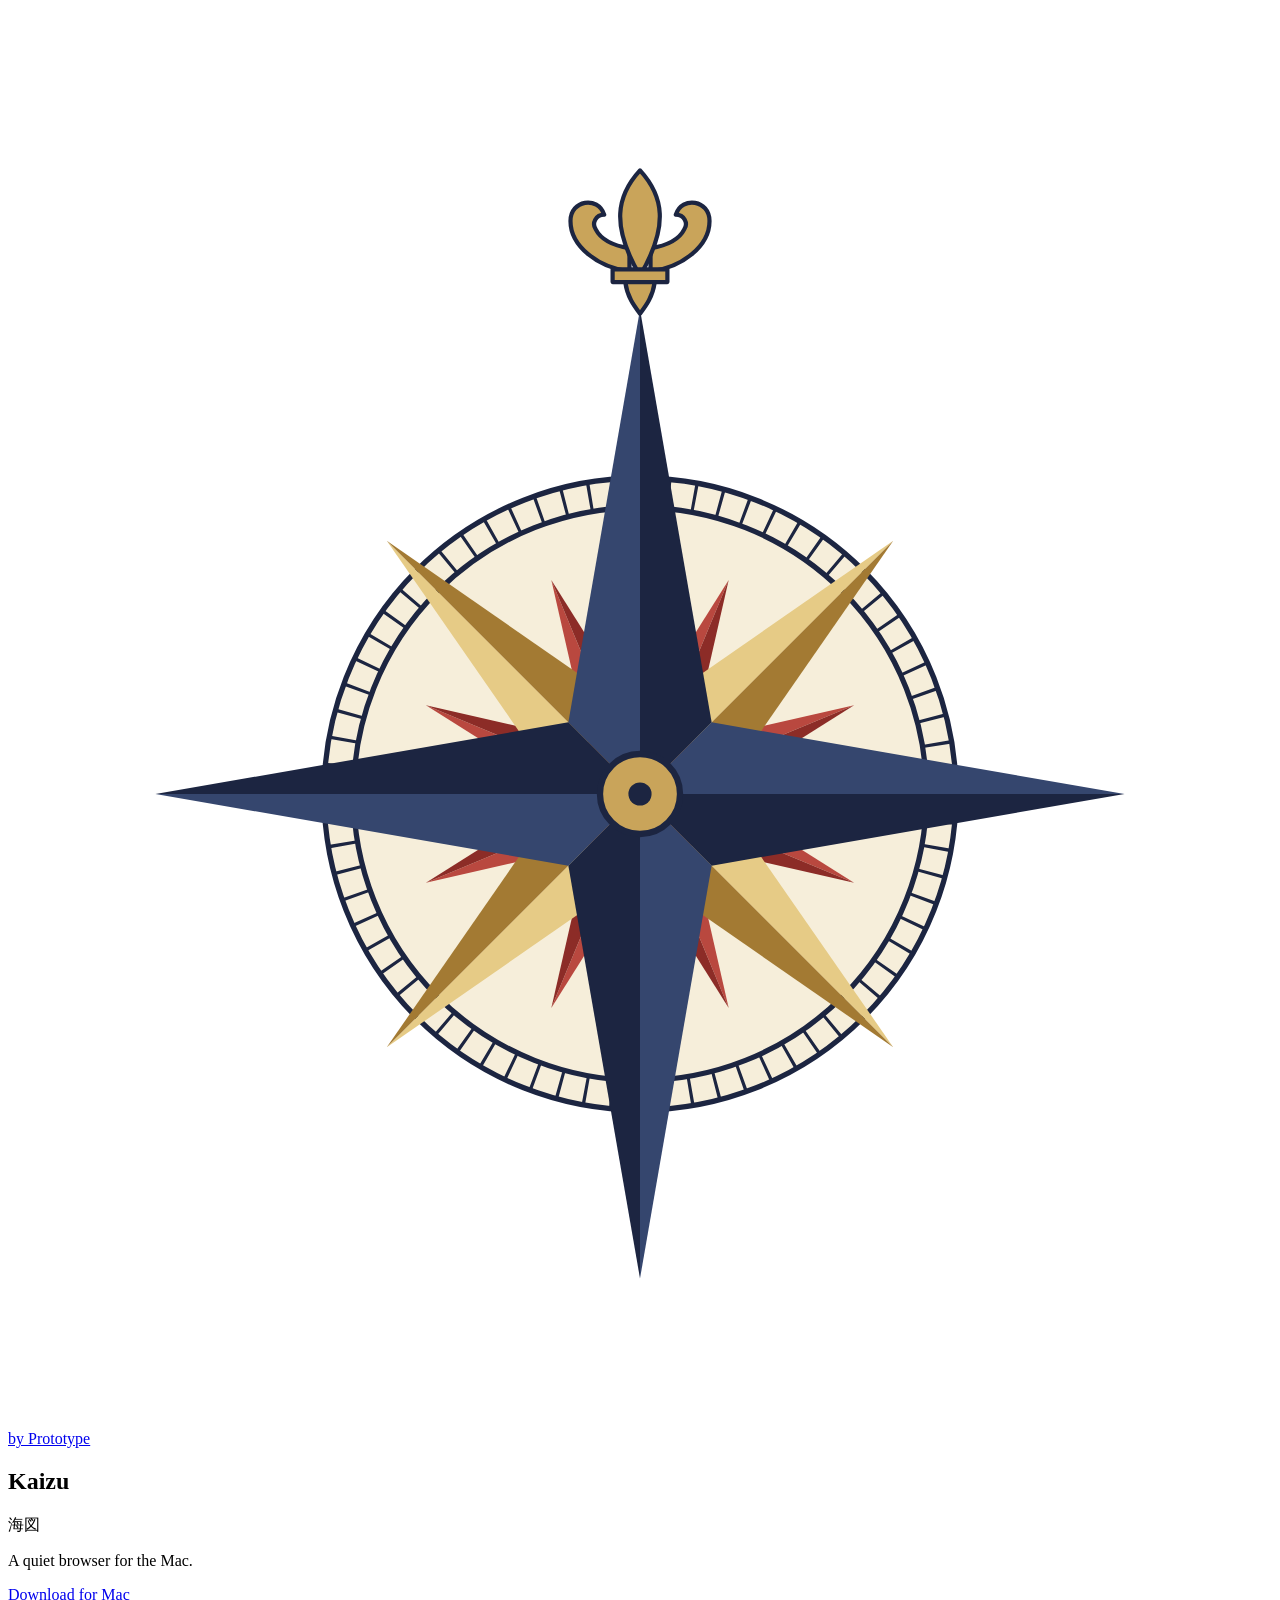
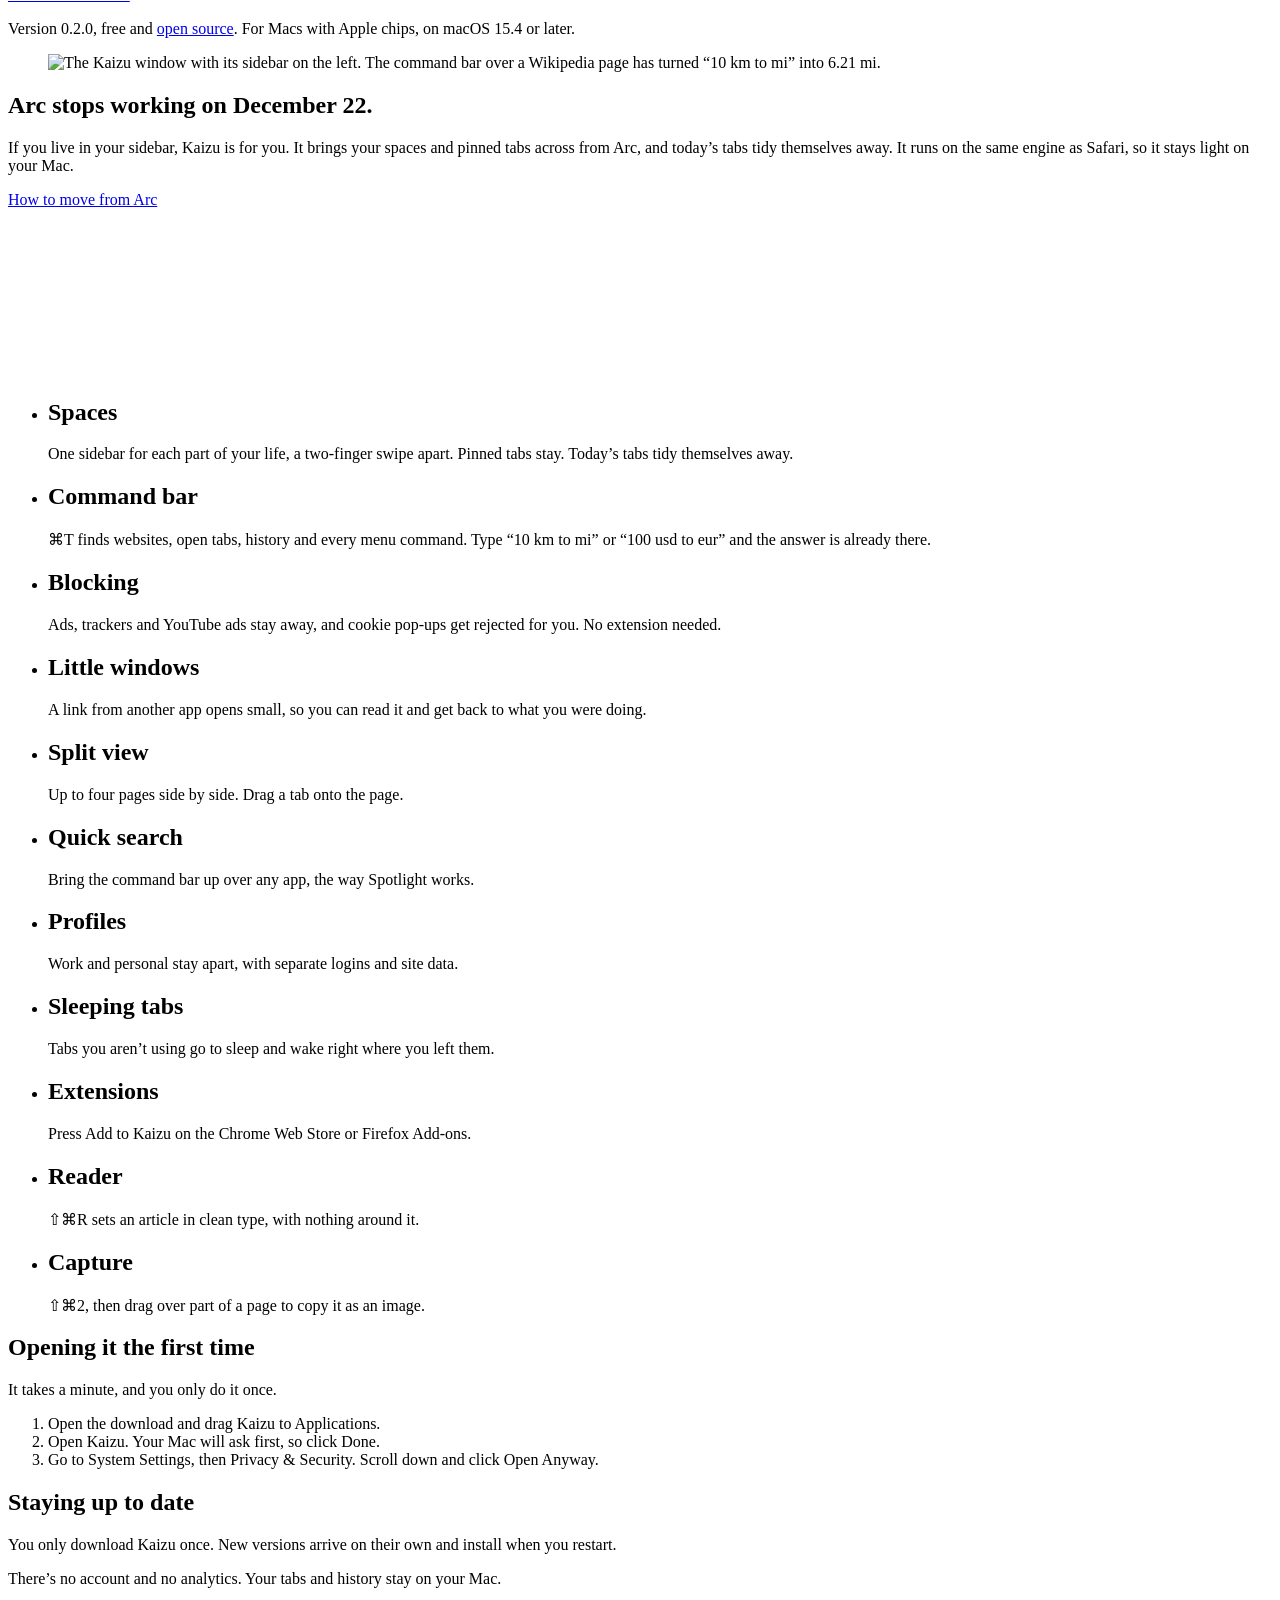
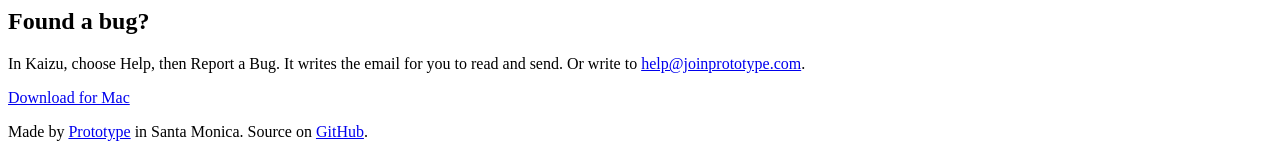
==== site/index.html @ c72e042b "chore: release 0.2.0 The Arc page no longer says history stays behind, since this version imports it" ====
<!doctype html>
<html lang="en">
<head>
<meta charset="utf-8">
<meta name="viewport" content="width=device-width, initial-scale=1">
<title>Kaizu: a quiet Arc alternative for the Mac</title>
<meta name="description" content="Kaizu is a quiet web browser for the Mac, with tabs in a sidebar, spaces and a command bar. Arc stops working on December 22. Download it free.">
<link rel="canonical" href="https://kaizu.joinprototype.com/">
<link rel="icon" type="image/png" href="/favicon.png">
<link rel="apple-touch-icon" href="/apple-touch-icon.png">
<meta name="theme-color" content="#F5F0E4">
<meta property="og:type" content="website">
<meta property="og:site_name" content="Kaizu">
<meta property="og:url" content="https://kaizu.joinprototype.com/">
<meta property="og:title" content="Kaizu: a quiet Arc alternative for the Mac">
<meta property="og:description" content="A sidebar, spaces and a command bar. Free to download.">
<meta property="og:image" content="https://kaizu.joinprototype.com/og.png">
<meta property="og:image:width" content="1200">
<meta property="og:image:height" content="630">
<meta property="og:image:alt" content="Kaizu, a compass rose on a web of rhumb lines">
<meta name="twitter:card" content="summary_large_image">
<link rel="preload" href="/fonts/fell-italic.woff2" as="font" type="font/woff2" crossorigin>
<link rel="stylesheet" href="/styles.css">
<script src="/chart.js" defer></script>
<script type="application/ld+json">
{
  "@context": "https://schema.org",
  "@type": "SoftwareApplication",
  "name": "Kaizu",
  "alternateName": "海図",
  "applicationCategory": "BrowserApplication",
  "operatingSystem": "macOS 15.4 or later",
  "softwareVersion": "0.2.0",
  "downloadUrl": "https://kaizu.joinprototype.com/download",
  "url": "https://kaizu.joinprototype.com/",
  "image": "https://kaizu.joinprototype.com/og.png",
  "sameAs": "https://github.com/joinprototype/kaizu",
  "license": "https://www.mozilla.org/en-US/MPL/2.0/",
  "offers": { "@type": "Offer", "price": "0", "priceCurrency": "USD" },
  "author": { "@type": "Organization", "name": "Prototype", "url": "https://joinprototype.com/" }
}
</script>
</head>
<body>

<section class="hero">
  <canvas class="web" id="web" aria-hidden="true"></canvas>
  <svg class="rose" id="rose" viewBox="-300 -300 600 600" aria-hidden="true">
    <defs>
      <g id="point-small"><path d="M0 0-16-16 0-110Z" fill="#B9483F"/><path d="M0 0 16-16 0-110Z" fill="#8C2C27"/></g>
      <g id="point-mid"><path d="M0 0-26-26 0-170Z" fill="#E6CB86"/><path d="M0 0 26-26 0-170Z" fill="#A37A33"/></g>
      <g id="point-long"><path d="M0 0-34-34 0-230Z" fill="#35466E"/><path d="M0 0 34-34 0-230Z" fill="#1C2541"/></g>
    </defs>
    <circle r="150" fill="#F6EEDA"/>
    <circle r="150" fill="none" stroke="#1C2541" stroke-width="2.5"/>
    <circle r="136" fill="none" stroke="#1C2541" stroke-width="2.5"/>
    <circle r="143" fill="none" stroke="#1C2541" stroke-width="14" stroke-dasharray="1.5 10.98"/>
    <use href="#point-small" transform="rotate(22.5)"/><use href="#point-small" transform="rotate(67.5)"/>
    <use href="#point-small" transform="rotate(112.5)"/><use href="#point-small" transform="rotate(157.5)"/>
    <use href="#point-small" transform="rotate(202.5)"/><use href="#point-small" transform="rotate(247.5)"/>
    <use href="#point-small" transform="rotate(292.5)"/><use href="#point-small" transform="rotate(337.5)"/>
    <use href="#point-mid" transform="rotate(45)"/><use href="#point-mid" transform="rotate(135)"/>
    <use href="#point-mid" transform="rotate(225)"/><use href="#point-mid" transform="rotate(315)"/>
    <use href="#point-long"/><use href="#point-long" transform="rotate(90)"/>
    <use href="#point-long" transform="rotate(180)"/><use href="#point-long" transform="rotate(270)"/>
    <circle r="19" fill="#C9A45A" stroke="#1C2541" stroke-width="3"/>
    <circle r="5.5" fill="#1C2541"/>
    <g transform="translate(0 -262)" fill="#C9A45A" stroke="#1C2541" stroke-width="2" stroke-linejoin="round">
      <path d="M-5 14C-20 12-33 2-33-10-33-20-20-22-17-13-21-13-23-9-21-6-18 0-11 2-5 3Z"/>
      <path d="M5 14C20 12 33 2 33-10 33-20 20-22 17-13 21-13 23-9 21-6 18 0 11 2 5 3Z"/>
      <path d="M0-34C11-22 14-8 0 16-14-8-11-22 0-34Z"/>
      <path d="M-13 13H13V19H-13Z"/>
      <path d="M-7 19C-6 26-3 30 0 34 3 30 6 26 7 19Z"/>
    </g>
  </svg>

  <a class="maker" href="https://joinprototype.com/">by Prototype</a>

  <div class="title">
    <h1>Kaizu</h1>
    <span class="kanji" lang="ja">海図</span>
    <p class="lede">A quiet browser for the Mac.</p>
    <a class="download" href="/download">Download for Mac</a>
    <p class="fine">Version 0.2.0, free and <a href="https://github.com/joinprototype/kaizu">open source</a>. For Macs with Apple chips, on macOS 15.4 or later.</p>
  </div>

  <figure class="window">
    <img src="/img/commandbar.jpg" width="1288" height="943" alt="The Kaizu window with its sidebar on the left. The command bar over a Wikipedia page has turned “10 km to mi” into 6.21 mi.">
  </figure>
</section>

<main>

<section class="arc">
  <h2>Arc stops working on December 22.</h2>
  <p>If you live in your sidebar, Kaizu is for you. It brings your spaces and pinned tabs across from Arc, and today’s tabs tidy themselves away. It runs on the same engine as Safari, so it stays light on your Mac.</p>
  <p><a href="/arc-alternative/">How to move from Arc</a></p>
</section>

<section class="coast" id="coast">
  <canvas class="web" id="sea" aria-hidden="true"></canvas>
  <svg class="land" id="land" aria-hidden="true"></svg>
  <ul class="ports" id="ports">
    <li class="major">
      <h2>Spaces</h2>
      <p>One sidebar for each part of your life, a two-finger swipe apart. Pinned tabs stay. Today’s tabs tidy themselves away.</p>
    </li>
    <li class="major">
      <h2>Command bar</h2>
      <p>⌘T finds websites, open tabs, history and every menu command. Type <q>10 km to mi</q> or <q>100 usd to eur</q> and the answer is already there.</p>
    </li>
    <li class="major">
      <h2>Blocking</h2>
      <p>Ads, trackers and YouTube ads stay away, and cookie pop-ups get rejected for you. No extension needed.</p>
    </li>
    <li>
      <h2>Little windows</h2>
      <p>A link from another app opens small, so you can read it and get back to what you were doing.</p>
    </li>
    <li>
      <h2>Split view</h2>
      <p>Up to four pages side by side. Drag a tab onto the page.</p>
    </li>
    <li>
      <h2>Quick search</h2>
      <p>Bring the command bar up over any app, the way Spotlight works.</p>
    </li>
    <li>
      <h2>Profiles</h2>
      <p>Work and personal stay apart, with separate logins and site data.</p>
    </li>
    <li>
      <h2>Sleeping tabs</h2>
      <p>Tabs you aren’t using go to sleep and wake right where you left them.</p>
    </li>
    <li>
      <h2>Extensions</h2>
      <p>Press Add to Kaizu on the Chrome Web Store or Firefox Add-ons.</p>
    </li>
    <li>
      <h2>Reader</h2>
      <p>⇧⌘R sets an article in clean type, with nothing around it.</p>
    </li>
    <li>
      <h2>Capture</h2>
      <p>⇧⌘2, then drag over part of a page to copy it as an image.</p>
    </li>
  </ul>
</section>

<section class="notes">
  <div class="open" id="open">
    <h2>Opening it the first time</h2>
    <p>It takes a minute, and you only do it once.</p>
    <ol>
      <li>Open the download and drag Kaizu to Applications.</li>
      <li>Open Kaizu. Your Mac will ask first, so click Done.</li>
      <li>Go to System Settings, then Privacy &amp; Security. Scroll down and click Open Anyway.</li>
    </ol>
  </div>

  <div class="keeping">
    <h2>Staying up to date</h2>
    <p>You only download Kaizu once. New versions arrive on their own and install when you restart.</p>
    <p>There’s no account and no analytics. Your tabs and history stay on your Mac.</p>
  </div>

  <div class="bugs" id="bugs">
    <h2>Found a bug?</h2>
    <p>In Kaizu, choose Help, then Report a Bug. It writes the email for you to read and send. Or write to <a href="mailto:help@joinprototype.com">help@joinprototype.com</a>.</p>
  </div>
</section>

</main>

<footer>
  <a class="download" href="/download">Download for Mac</a>
  <p>Made by <a href="https://joinprototype.com/">Prototype</a> in Santa Monica. Source on <a href="https://github.com/joinprototype/kaizu">GitHub</a>.</p>
</footer>

</body>
</html>
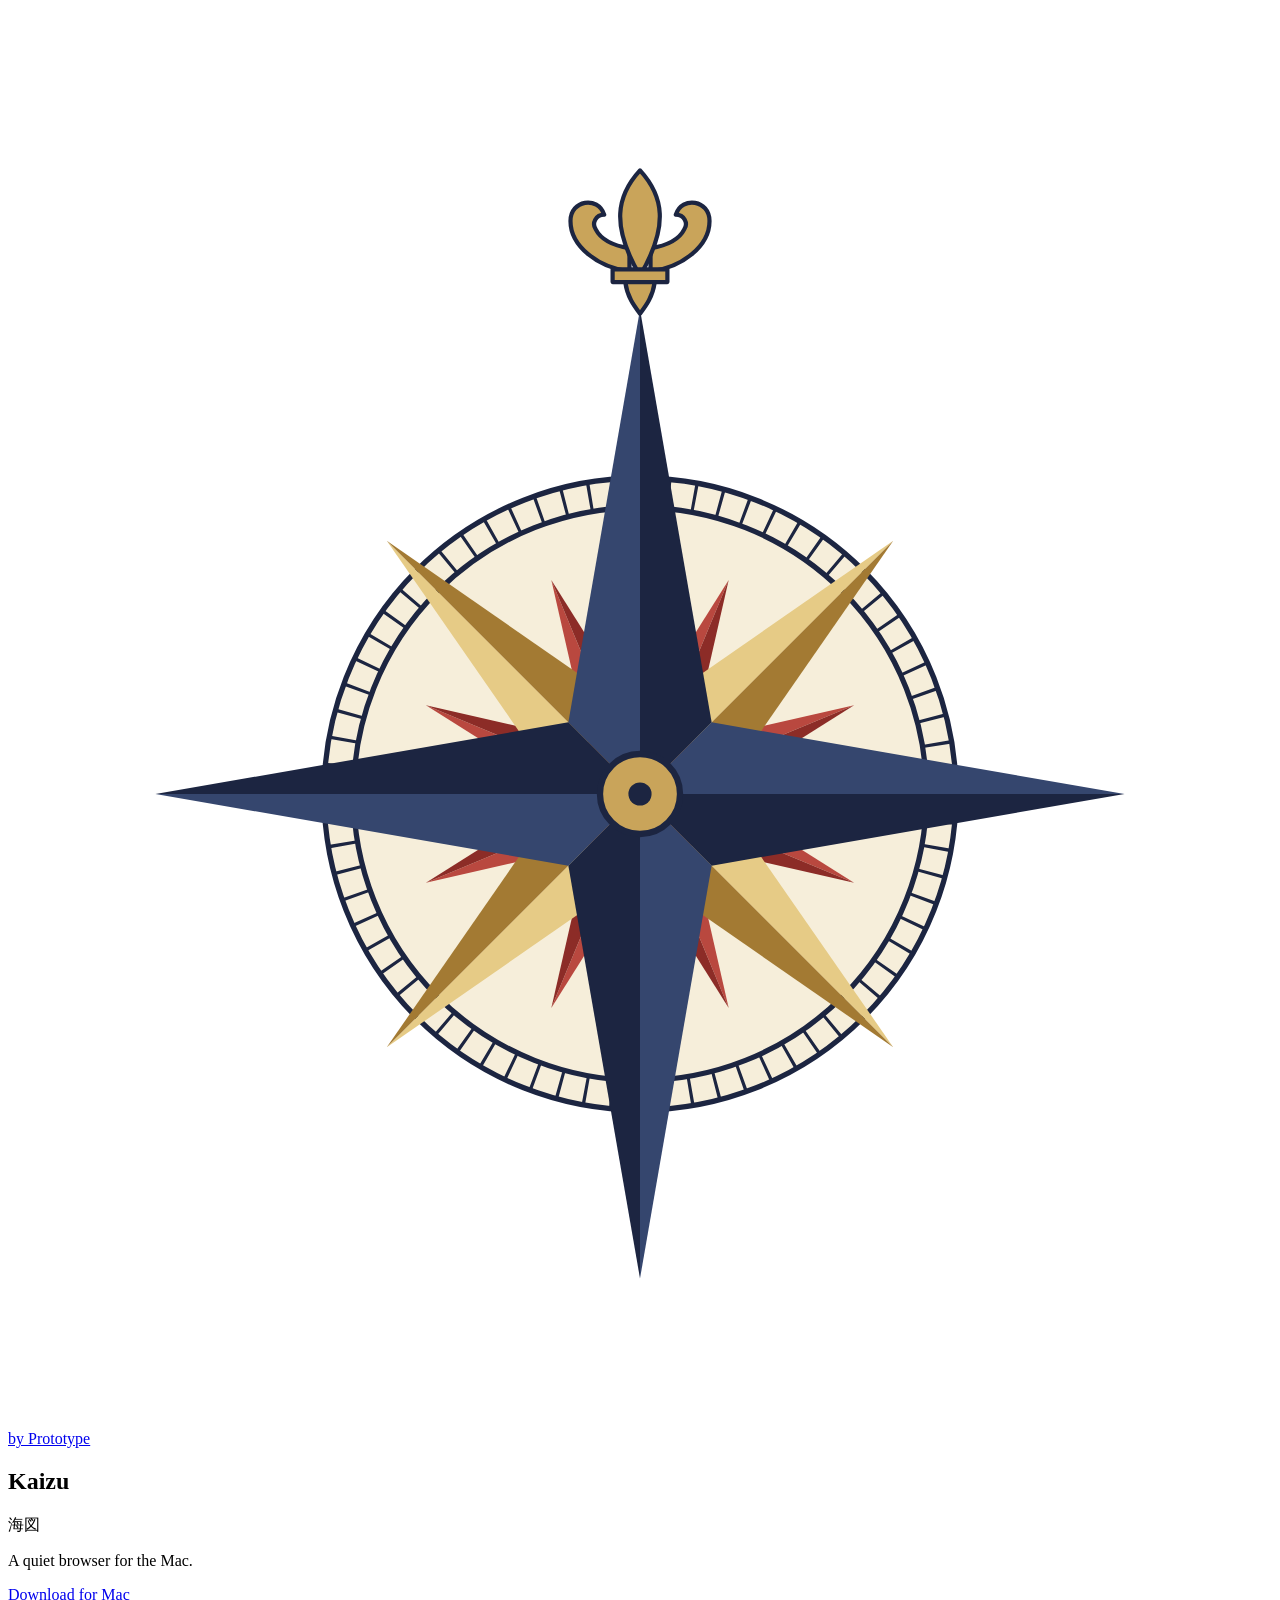
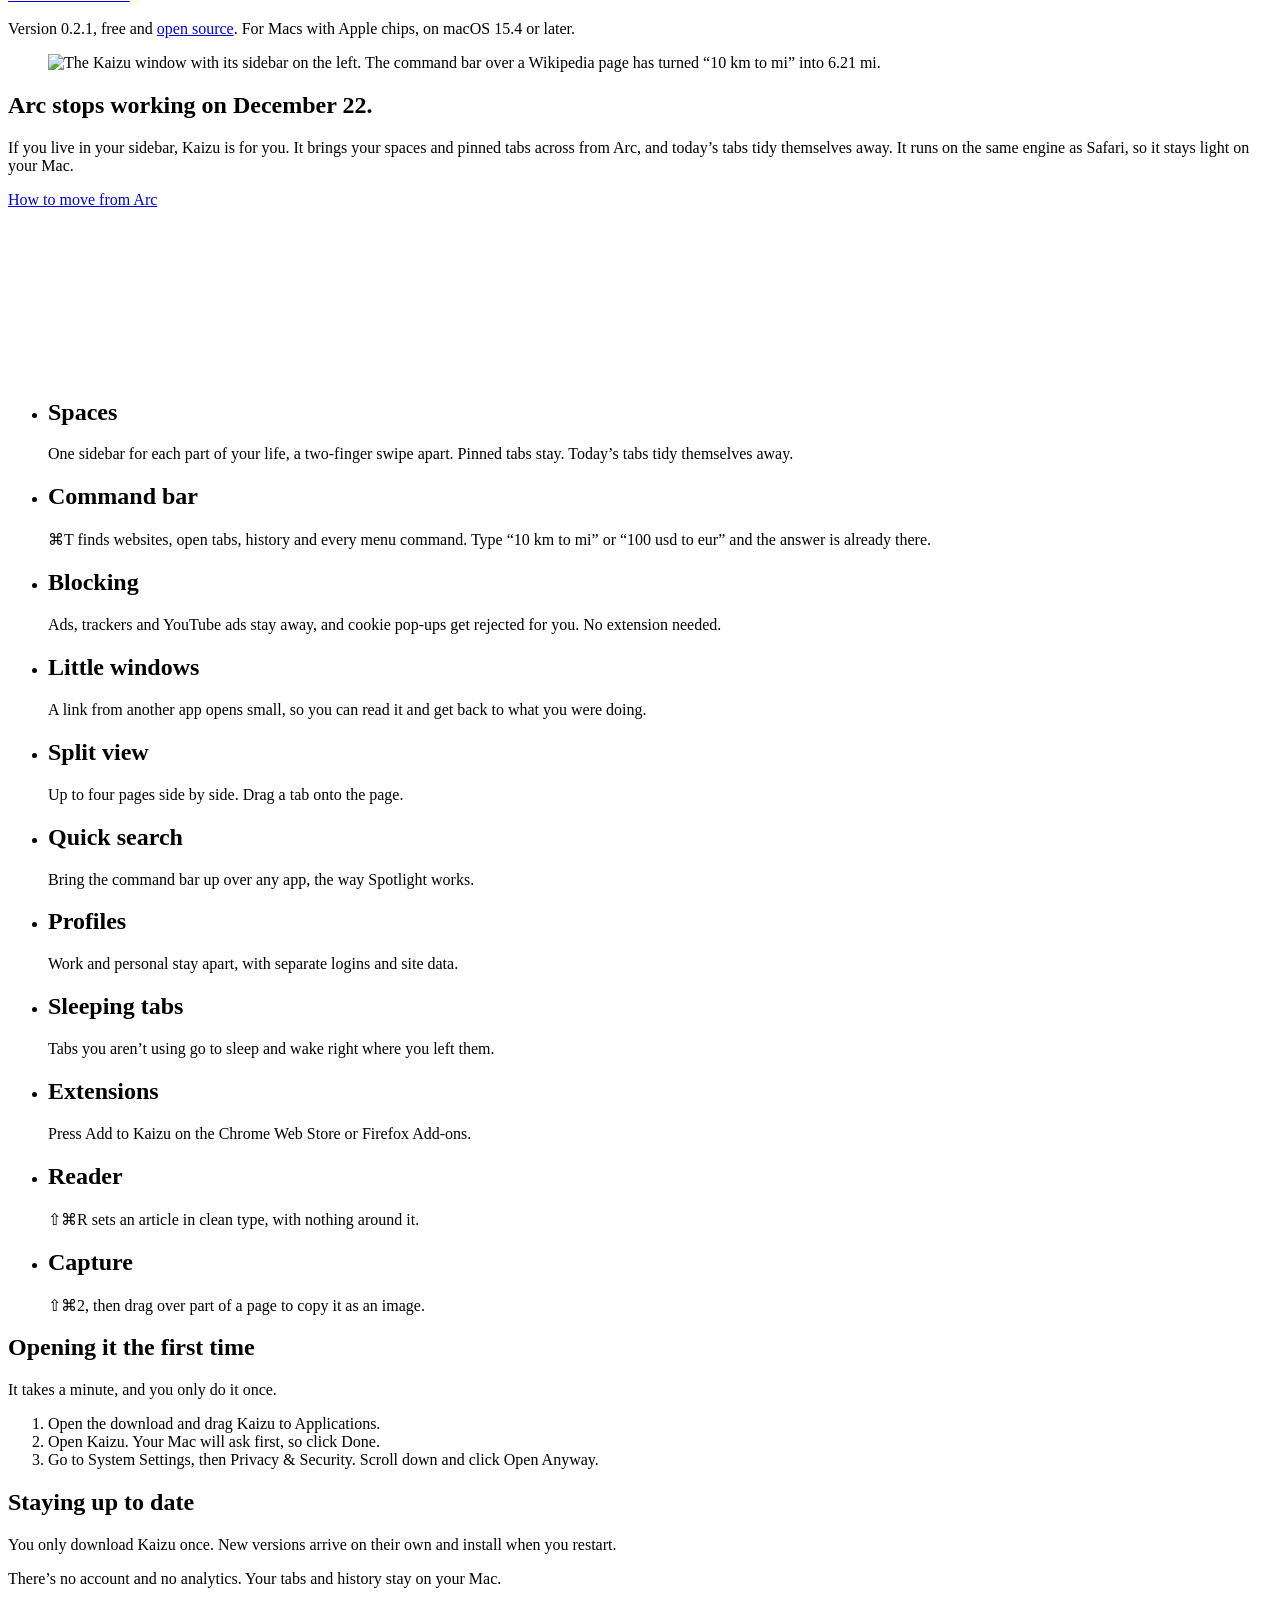
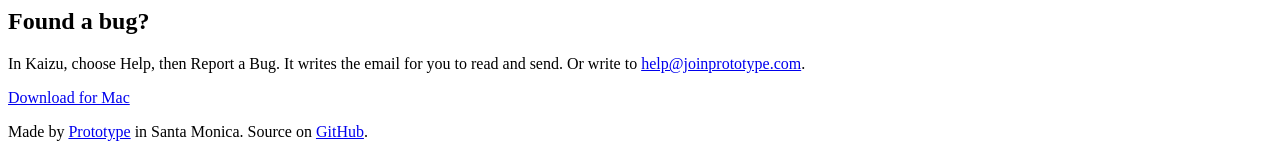
==== commit bae5a9e6: "chore: release 0.2.1 Co-Authored-By: Claude Opus 5.5 <noreply@anthropic.com>" ====
--- a/site/index.html
+++ b/site/index.html
@@ -30,7 +30,7 @@
   "alternateName": "海図",
   "applicationCategory": "BrowserApplication",
   "operatingSystem": "macOS 15.4 or later",
-  "softwareVersion": "0.2.0",
+  "softwareVersion": "0.2.1",
   "downloadUrl": "https://kaizu.joinprototype.com/download",
   "url": "https://kaizu.joinprototype.com/",
   "image": "https://kaizu.joinprototype.com/og.png",
@@ -81,7 +81,7 @@
     <span class="kanji" lang="ja">海図</span>
     <p class="lede">A quiet browser for the Mac.</p>
     <a class="download" href="/download">Download for Mac</a>
-    <p class="fine">Version 0.2.0, free and <a href="https://github.com/joinprototype/kaizu">open source</a>. For Macs with Apple chips, on macOS 15.4 or later.</p>
+    <p class="fine">Version 0.2.1, free and <a href="https://github.com/joinprototype/kaizu">open source</a>. For Macs with Apple chips, on macOS 15.4 or later.</p>
   </div>
 
   <figure class="window">
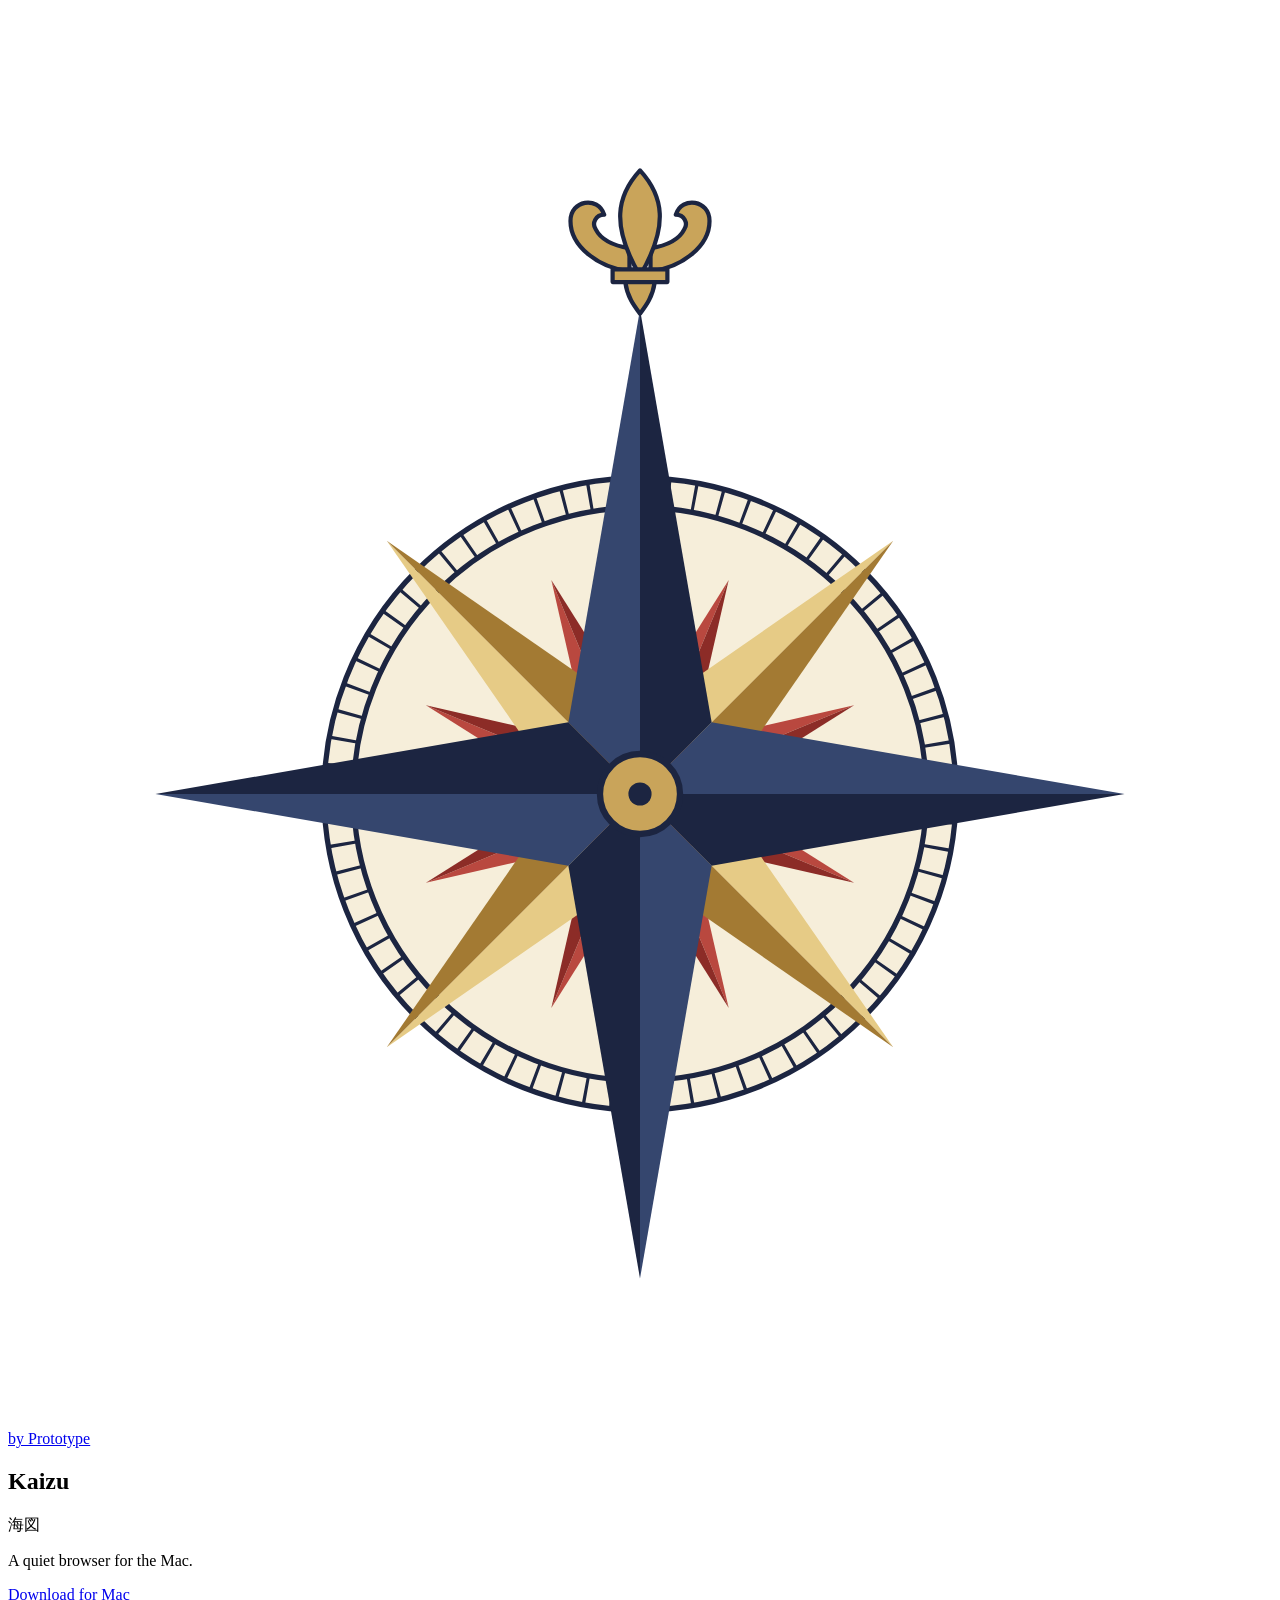
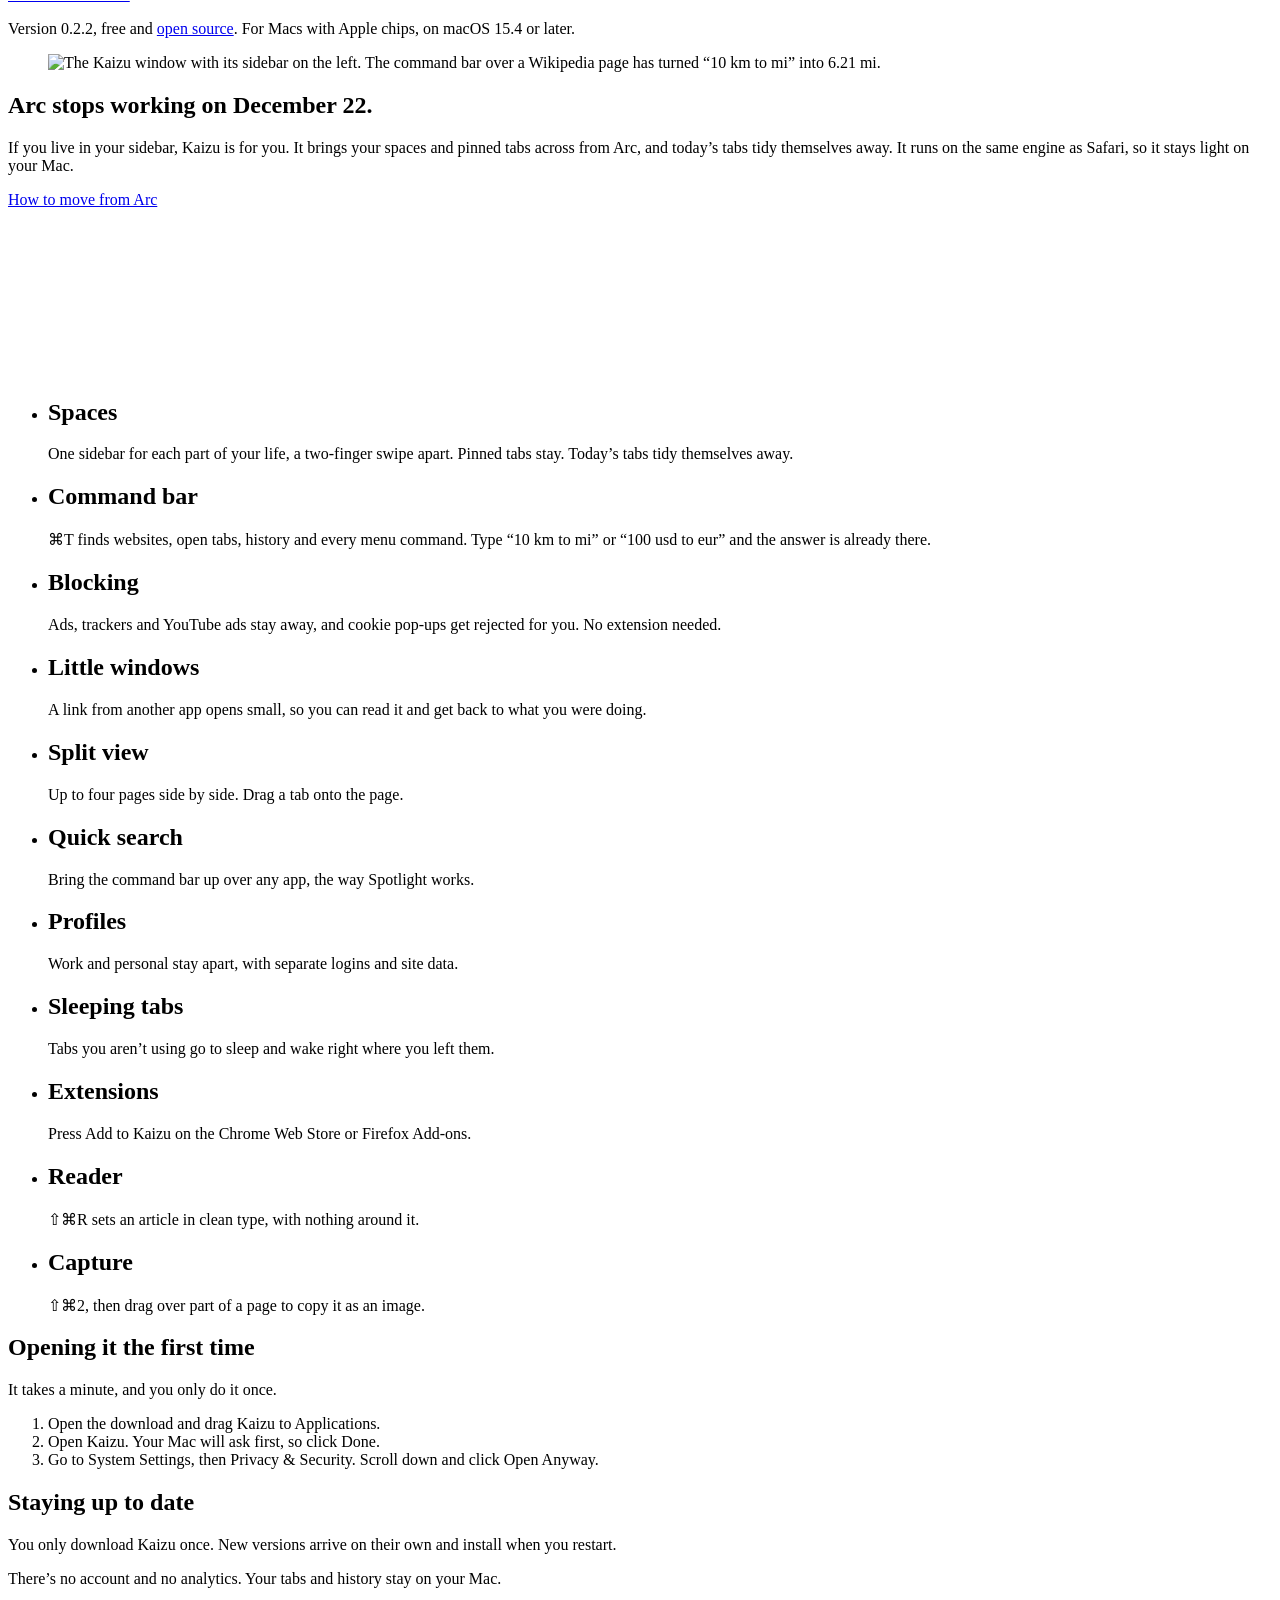
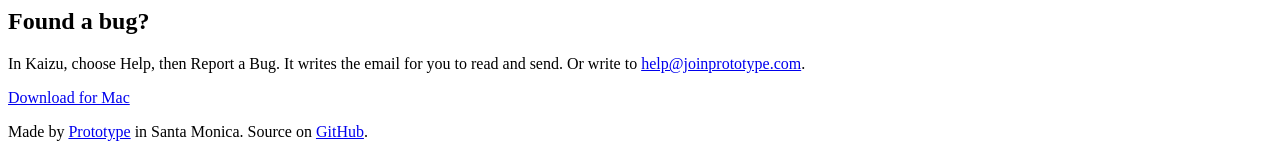
==== commit e3a6234a: "chore: release 0.2.2 Co-Authored-By: Claude Opus 5.5 <noreply@anthropic.com>" ====
--- a/site/index.html
+++ b/site/index.html
@@ -30,7 +30,7 @@
   "alternateName": "海図",
   "applicationCategory": "BrowserApplication",
   "operatingSystem": "macOS 15.4 or later",
-  "softwareVersion": "0.2.1",
+  "softwareVersion": "0.2.2",
   "downloadUrl": "https://kaizu.joinprototype.com/download",
   "url": "https://kaizu.joinprototype.com/",
   "image": "https://kaizu.joinprototype.com/og.png",
@@ -81,7 +81,7 @@
     <span class="kanji" lang="ja">海図</span>
     <p class="lede">A quiet browser for the Mac.</p>
     <a class="download" href="/download">Download for Mac</a>
-    <p class="fine">Version 0.2.1, free and <a href="https://github.com/joinprototype/kaizu">open source</a>. For Macs with Apple chips, on macOS 15.4 or later.</p>
+    <p class="fine">Version 0.2.2, free and <a href="https://github.com/joinprototype/kaizu">open source</a>. For Macs with Apple chips, on macOS 15.4 or later.</p>
   </div>
 
   <figure class="window">
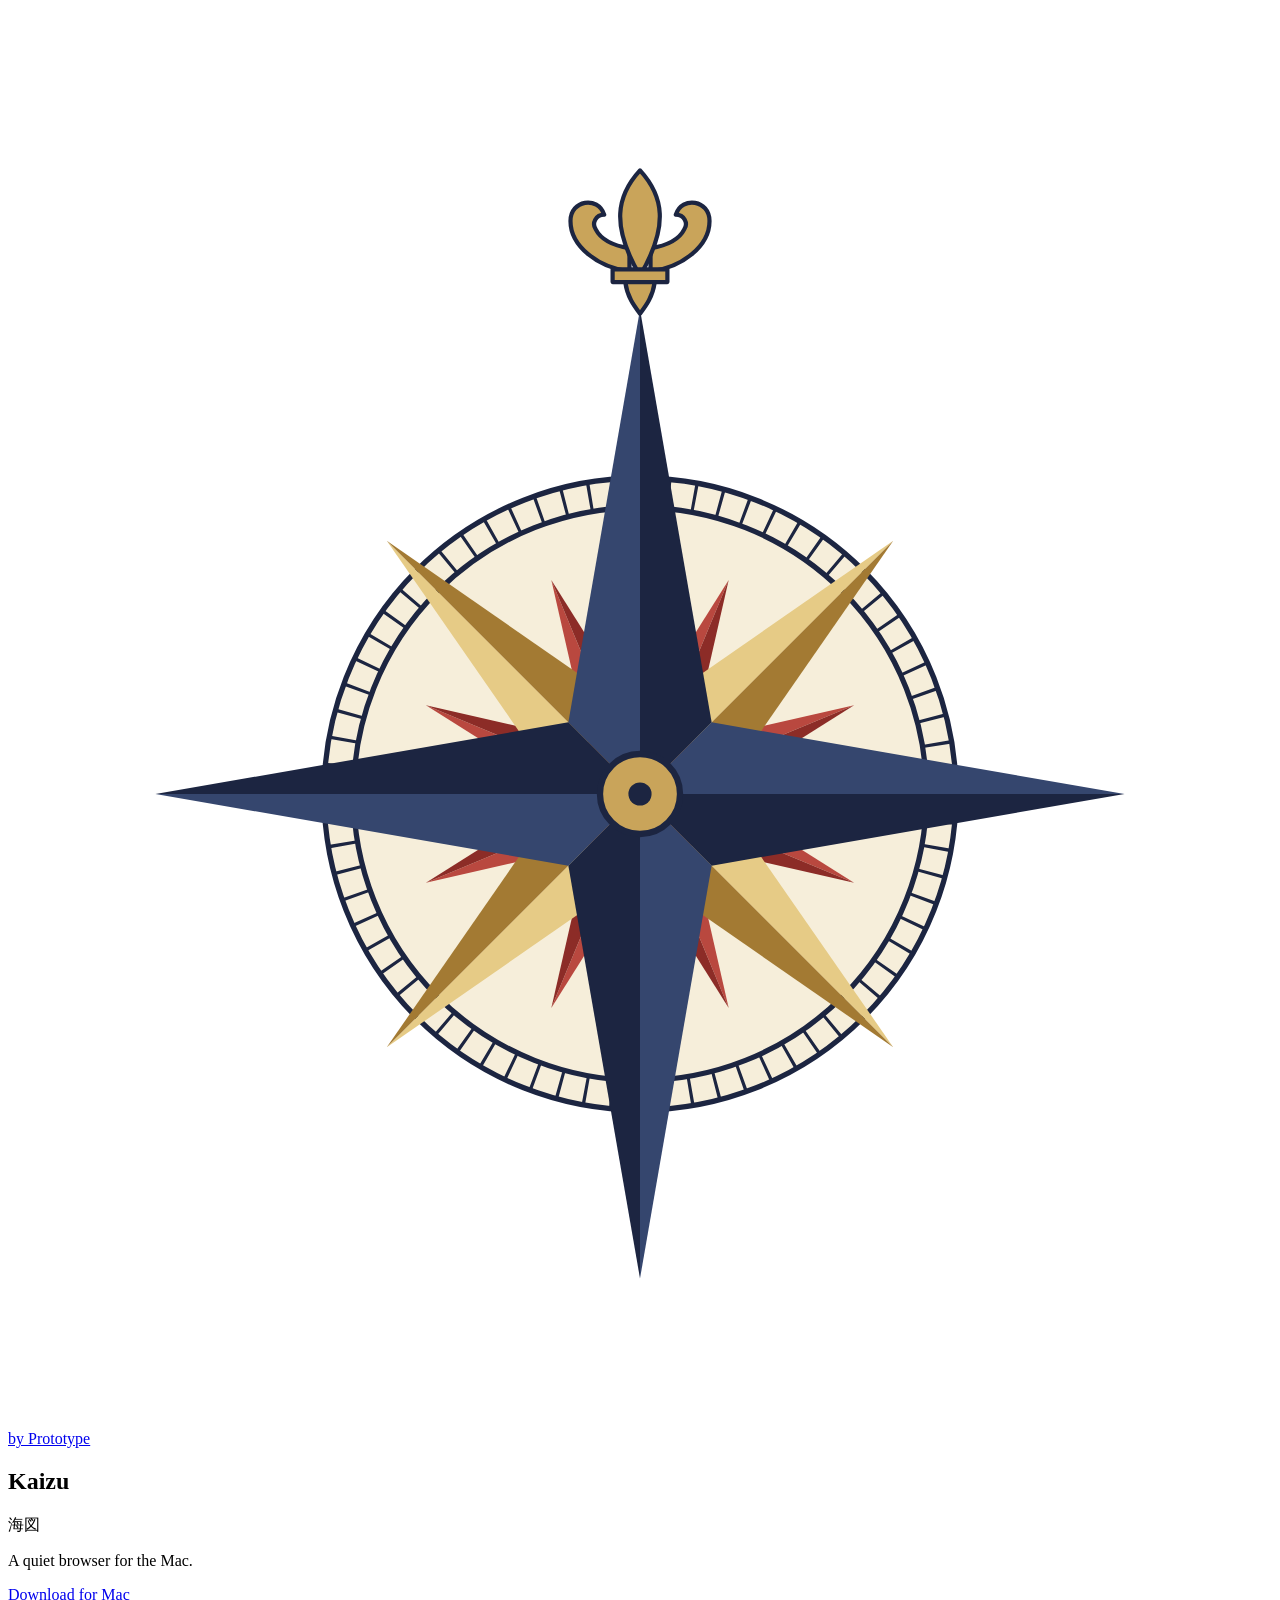
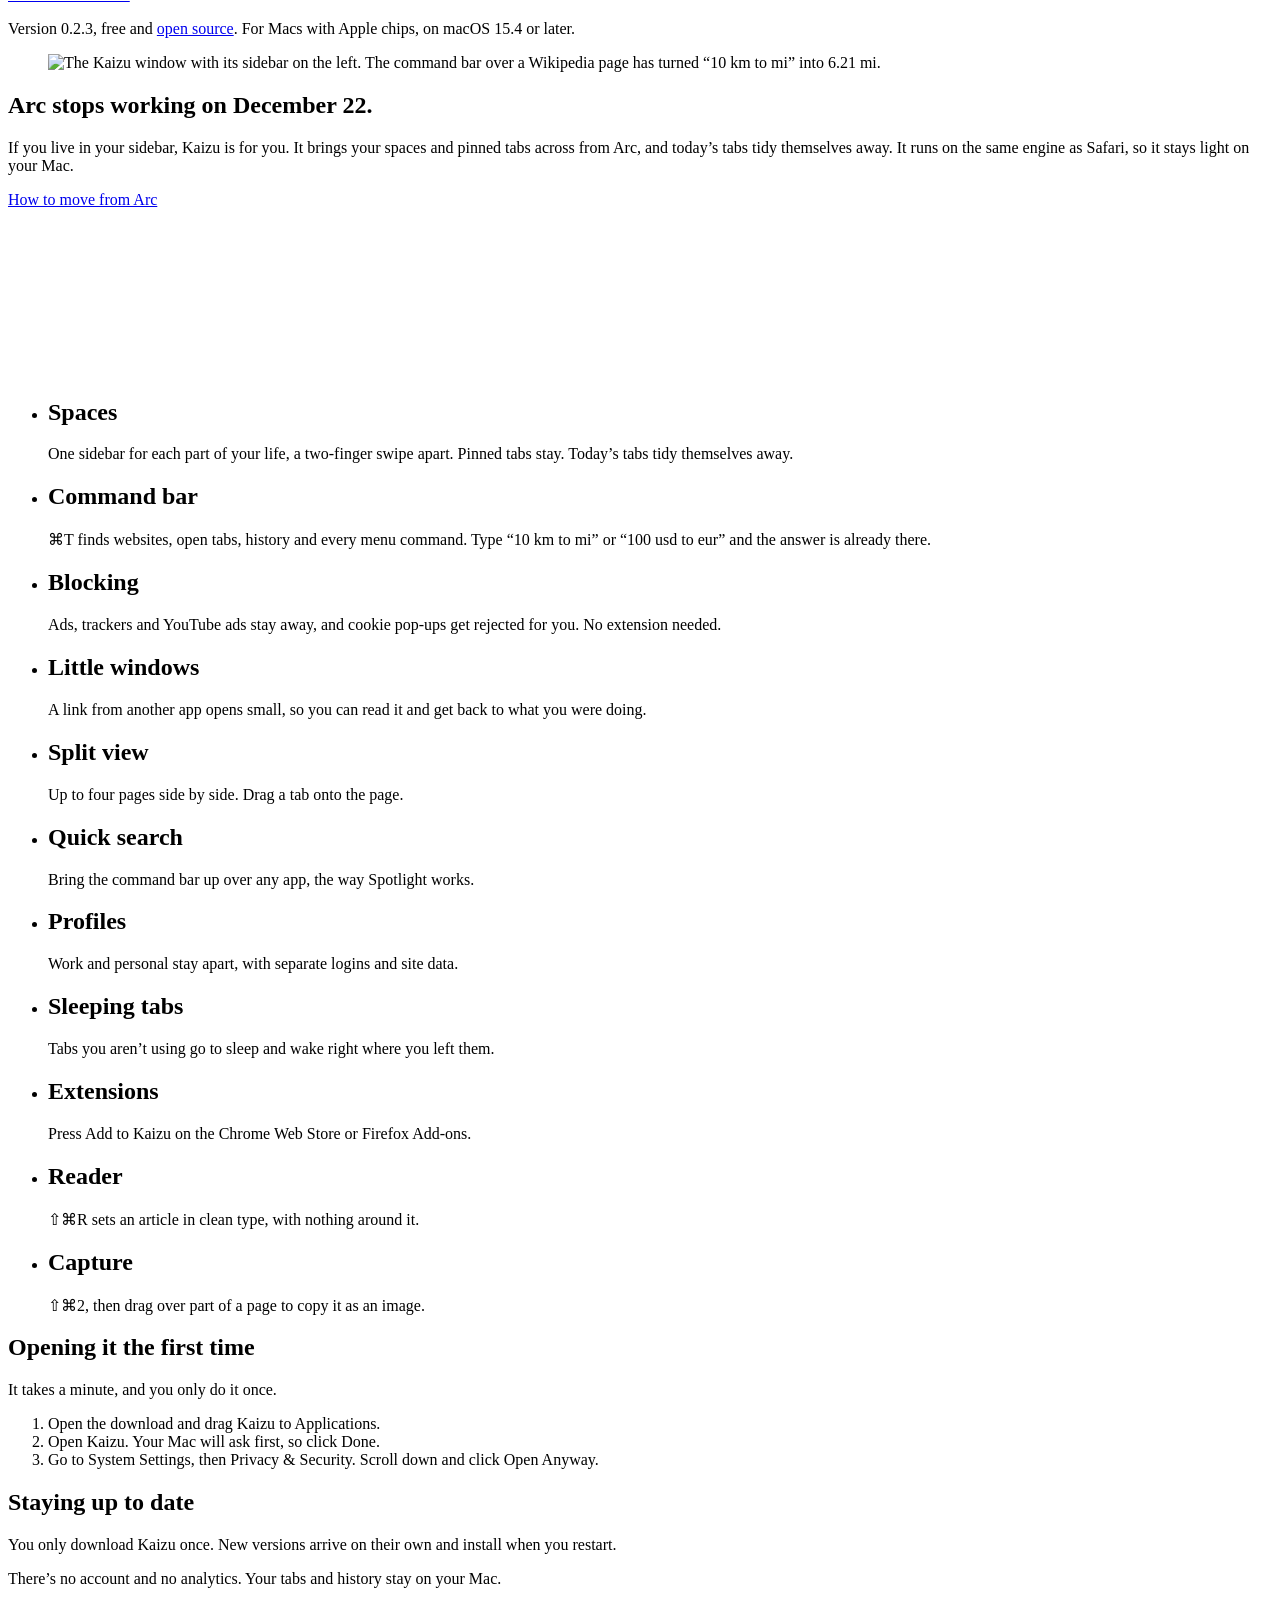
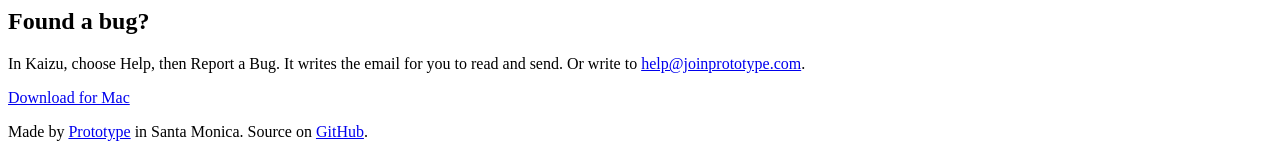
==== commit 8e6ac5db: "chore: release 0.2.3 Co-Authored-By: Claude Opus 5.5 <noreply@anthropic.com>" ====
--- a/site/index.html
+++ b/site/index.html
@@ -30,7 +30,7 @@
   "alternateName": "海図",
   "applicationCategory": "BrowserApplication",
   "operatingSystem": "macOS 15.4 or later",
-  "softwareVersion": "0.2.2",
+  "softwareVersion": "0.2.3",
   "downloadUrl": "https://kaizu.joinprototype.com/download",
   "url": "https://kaizu.joinprototype.com/",
   "image": "https://kaizu.joinprototype.com/og.png",
@@ -81,7 +81,7 @@
     <span class="kanji" lang="ja">海図</span>
     <p class="lede">A quiet browser for the Mac.</p>
     <a class="download" href="/download">Download for Mac</a>
-    <p class="fine">Version 0.2.2, free and <a href="https://github.com/joinprototype/kaizu">open source</a>. For Macs with Apple chips, on macOS 15.4 or later.</p>
+    <p class="fine">Version 0.2.3, free and <a href="https://github.com/joinprototype/kaizu">open source</a>. For Macs with Apple chips, on macOS 15.4 or later.</p>
   </div>
 
   <figure class="window">
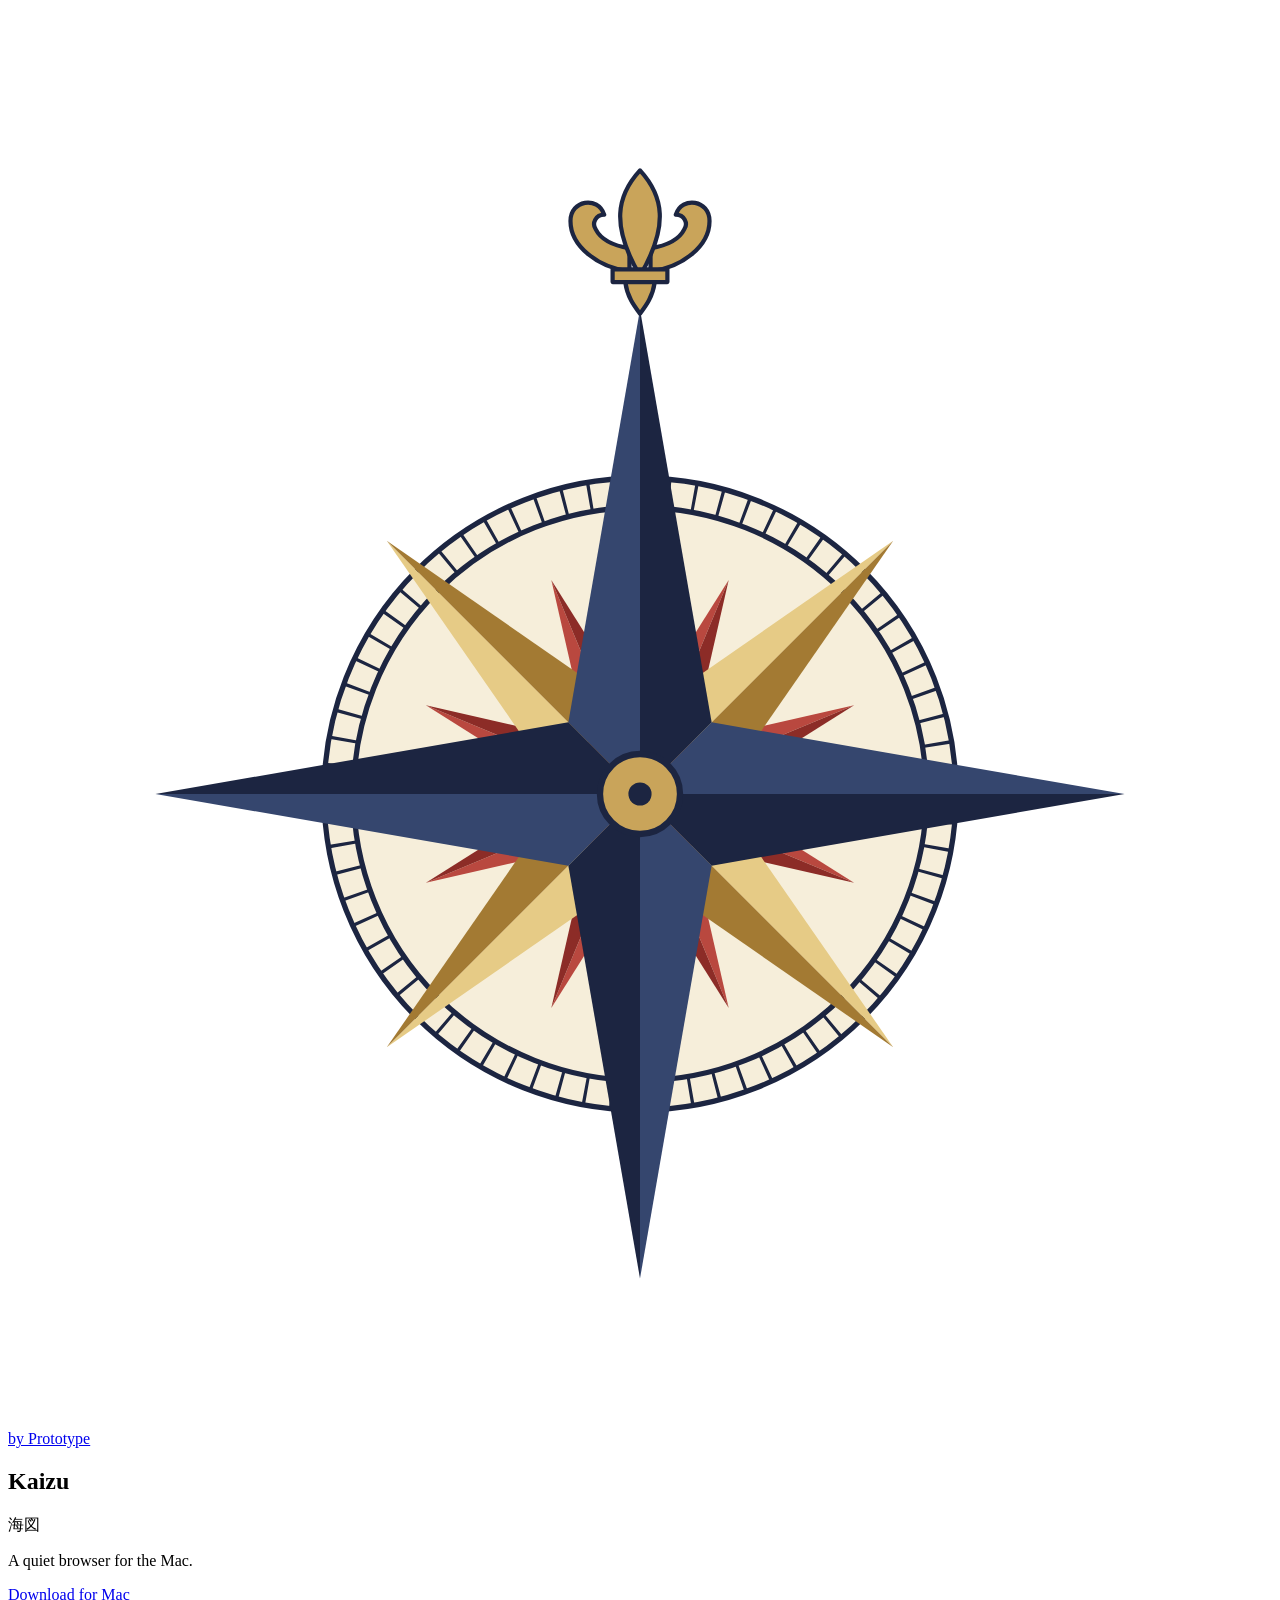
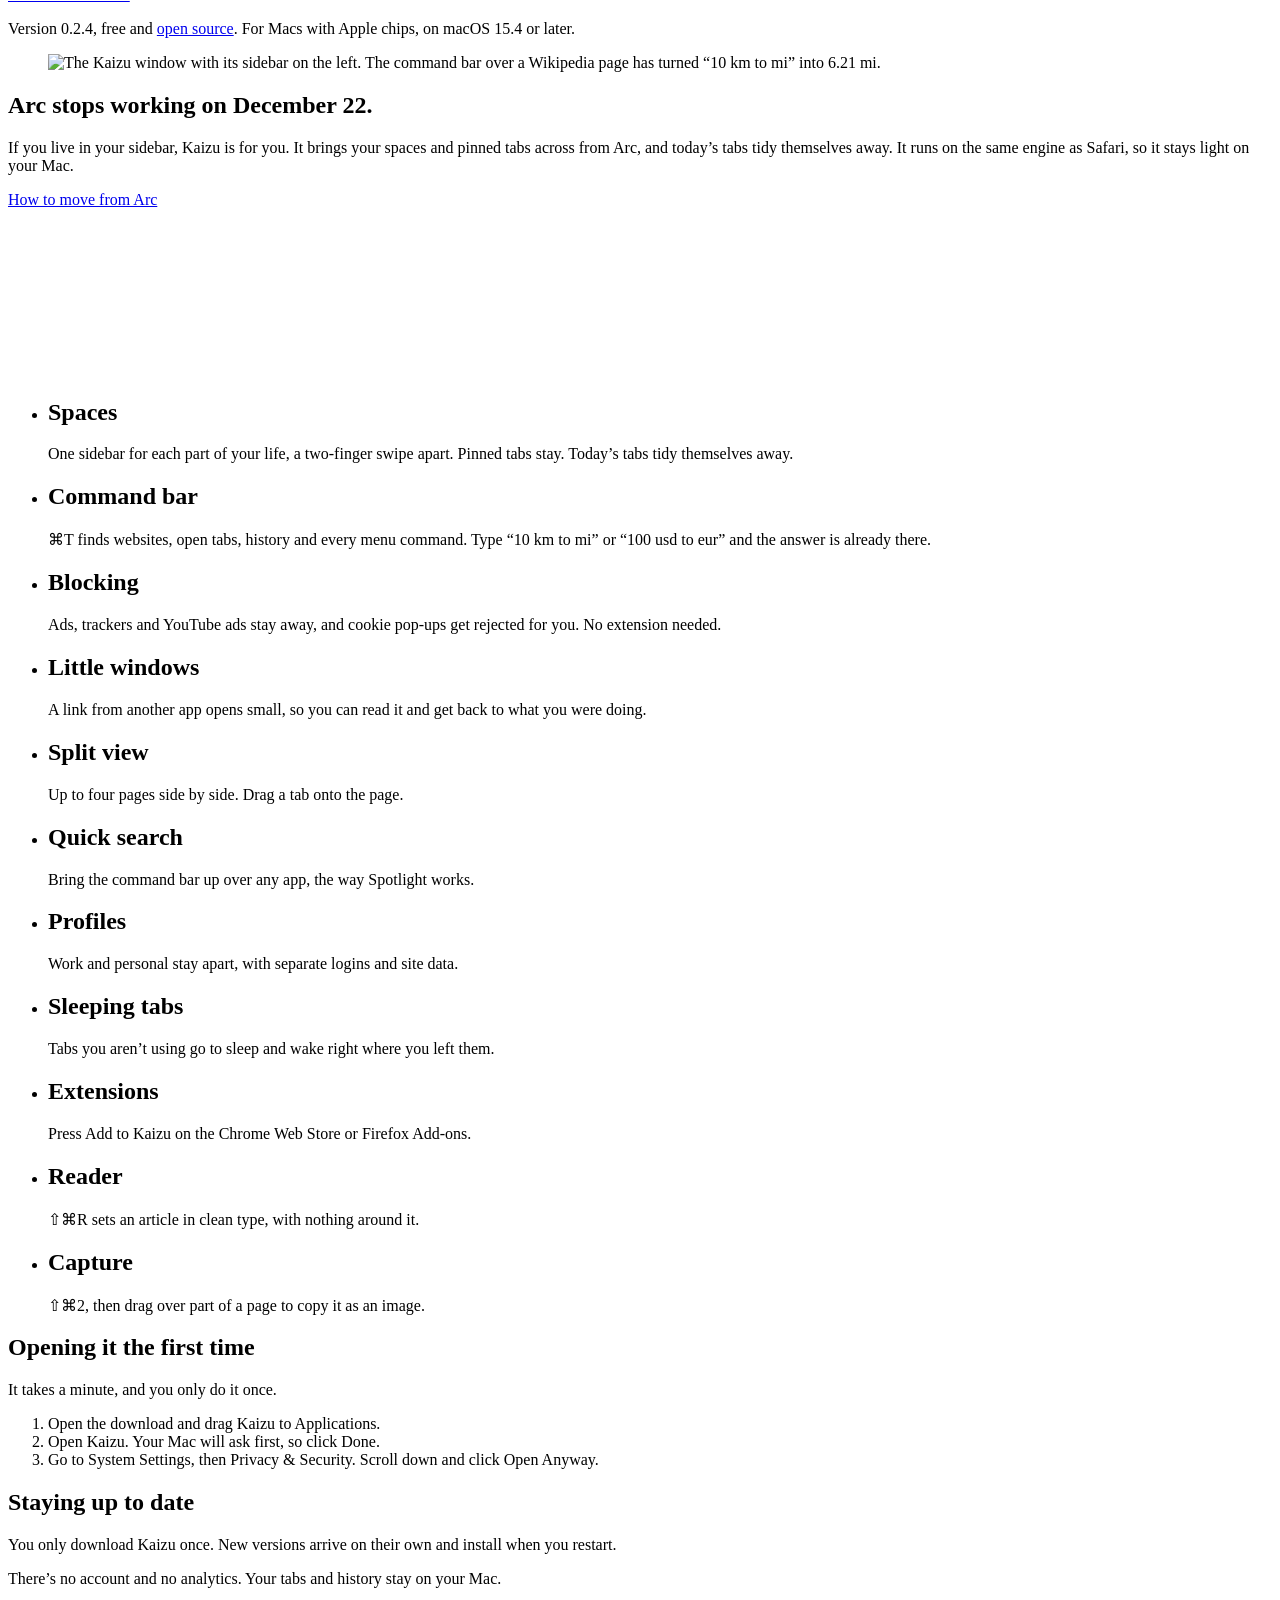
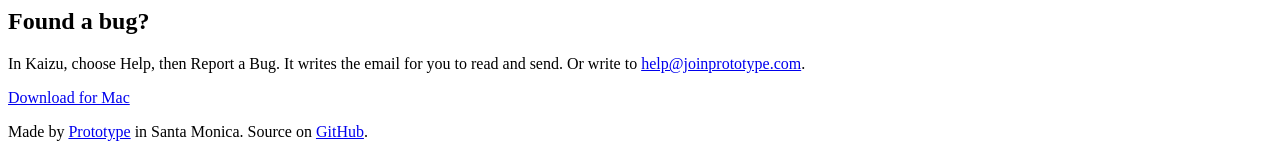
==== commit c42adaab: "chore: release 0.2.4 Co-Authored-By: Claude Opus 5.5 <noreply@anthropic.com>" ====
--- a/site/index.html
+++ b/site/index.html
@@ -30,7 +30,7 @@
   "alternateName": "海図",
   "applicationCategory": "BrowserApplication",
   "operatingSystem": "macOS 15.4 or later",
-  "softwareVersion": "0.2.3",
+  "softwareVersion": "0.2.4",
   "downloadUrl": "https://kaizu.joinprototype.com/download",
   "url": "https://kaizu.joinprototype.com/",
   "image": "https://kaizu.joinprototype.com/og.png",
@@ -81,7 +81,7 @@
     <span class="kanji" lang="ja">海図</span>
     <p class="lede">A quiet browser for the Mac.</p>
     <a class="download" href="/download">Download for Mac</a>
-    <p class="fine">Version 0.2.3, free and <a href="https://github.com/joinprototype/kaizu">open source</a>. For Macs with Apple chips, on macOS 15.4 or later.</p>
+    <p class="fine">Version 0.2.4, free and <a href="https://github.com/joinprototype/kaizu">open source</a>. For Macs with Apple chips, on macOS 15.4 or later.</p>
   </div>
 
   <figure class="window">
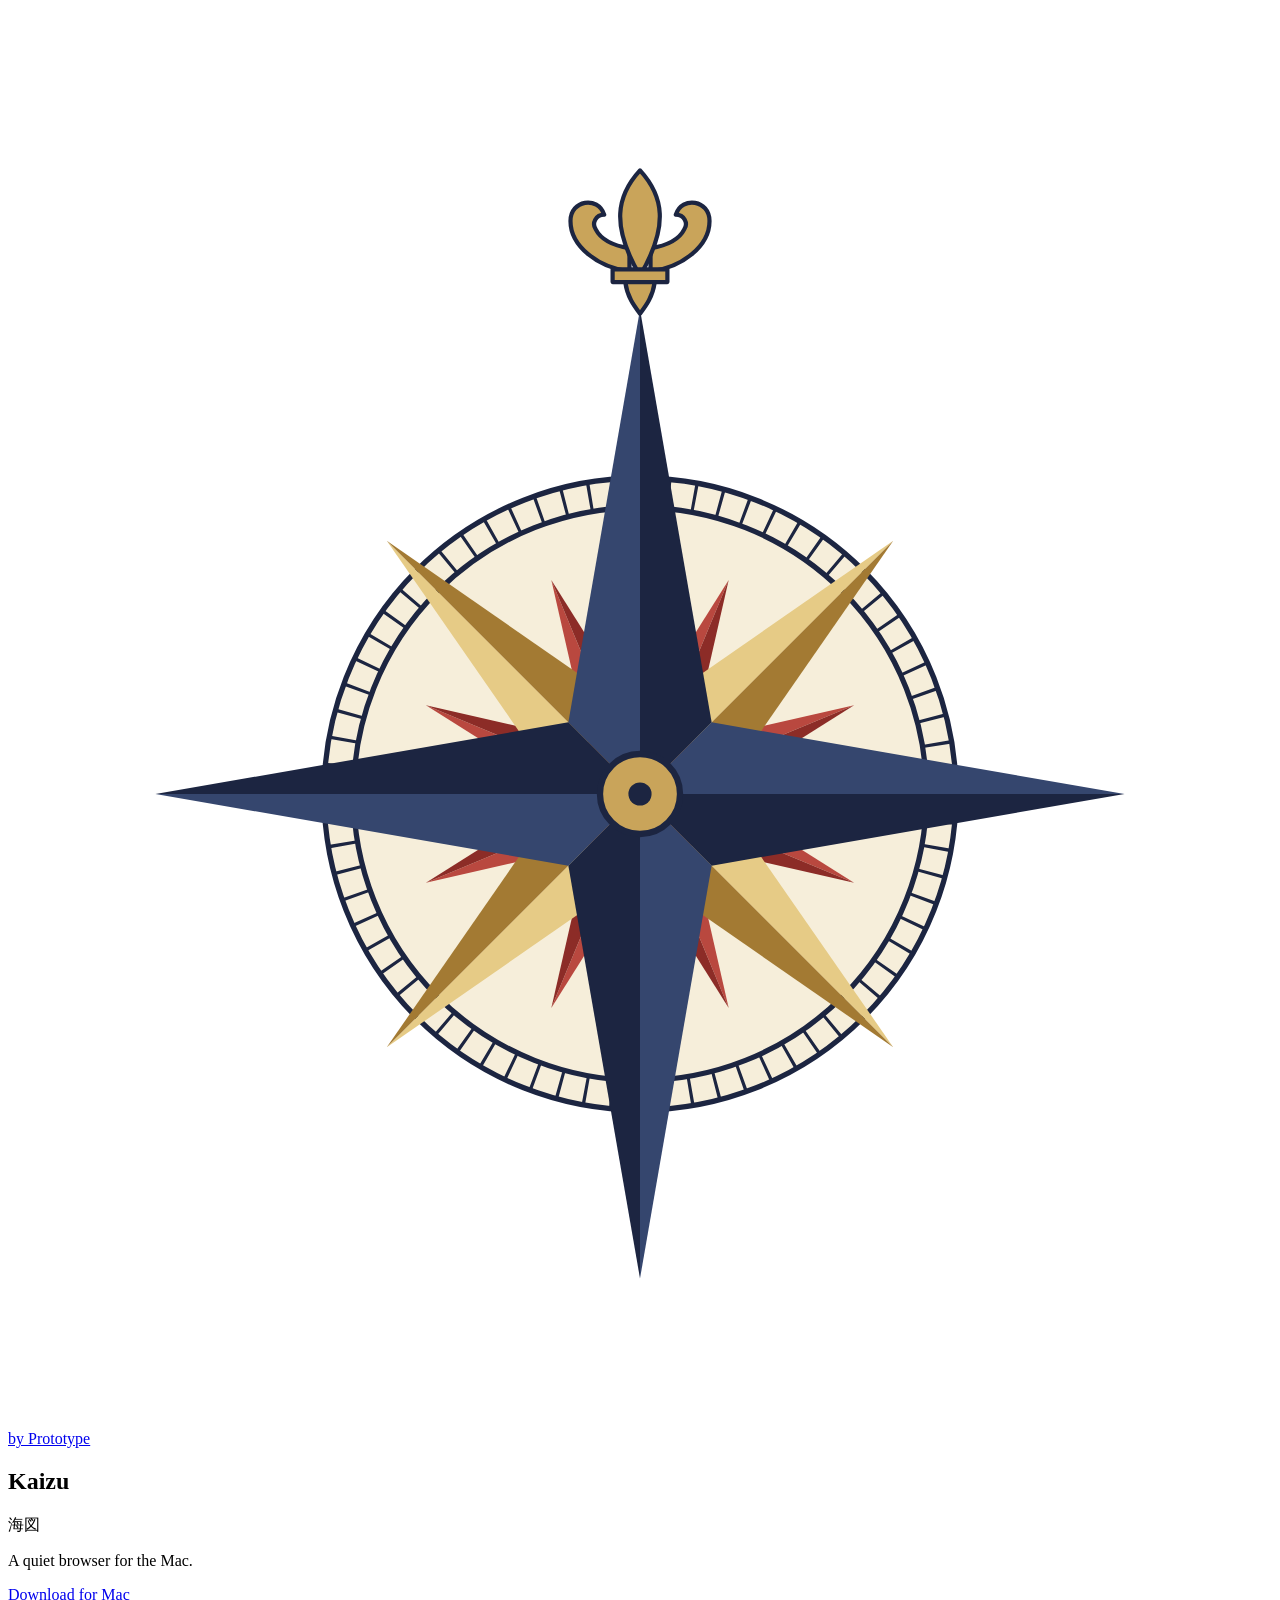
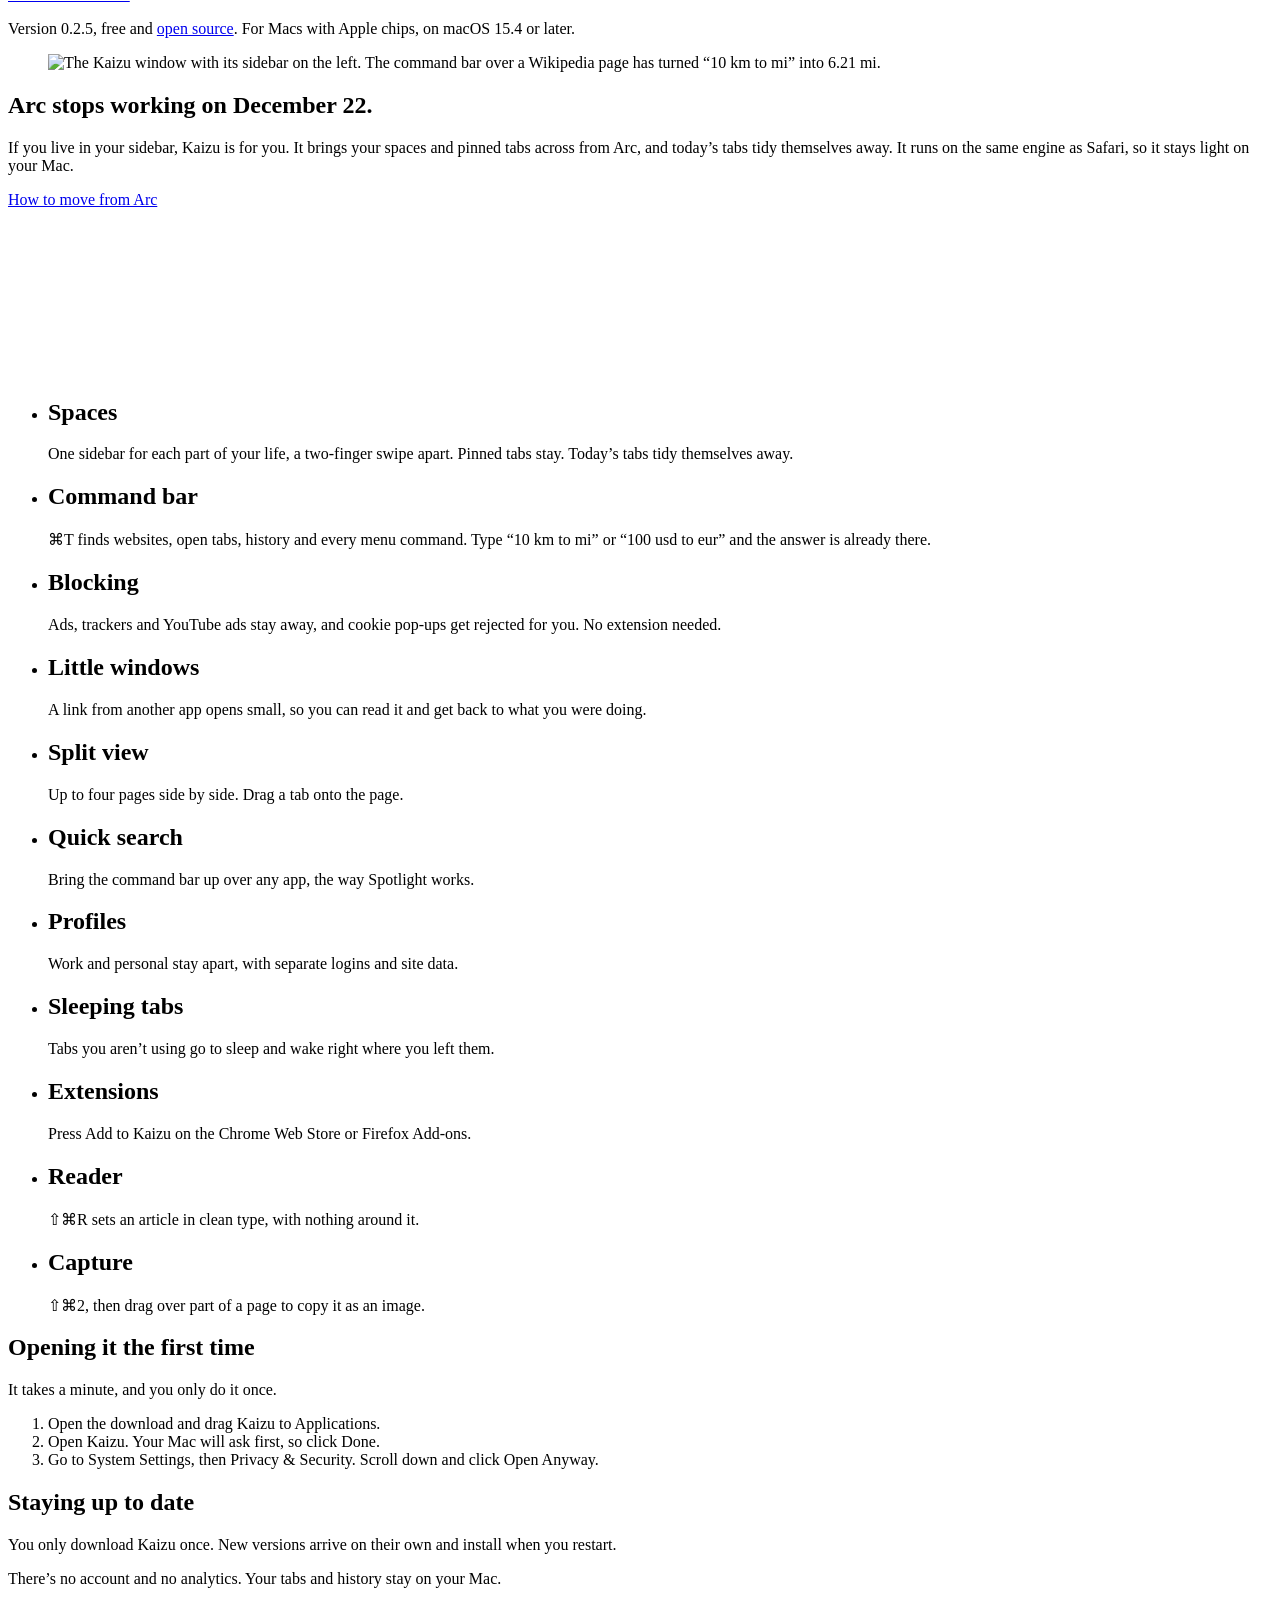
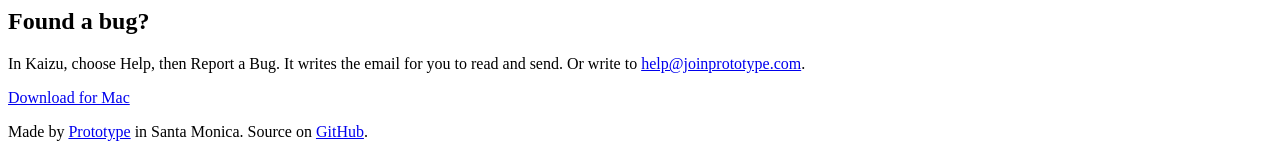
==== commit 2997aae5: "chore: release 0.2.5 Co-Authored-By: Claude Opus 5.5 <noreply@anthropic.com>" ====
--- a/site/index.html
+++ b/site/index.html
@@ -30,7 +30,7 @@
   "alternateName": "海図",
   "applicationCategory": "BrowserApplication",
   "operatingSystem": "macOS 15.4 or later",
-  "softwareVersion": "0.2.4",
+  "softwareVersion": "0.2.5",
   "downloadUrl": "https://kaizu.joinprototype.com/download",
   "url": "https://kaizu.joinprototype.com/",
   "image": "https://kaizu.joinprototype.com/og.png",
@@ -81,7 +81,7 @@
     <span class="kanji" lang="ja">海図</span>
     <p class="lede">A quiet browser for the Mac.</p>
     <a class="download" href="/download">Download for Mac</a>
-    <p class="fine">Version 0.2.4, free and <a href="https://github.com/joinprototype/kaizu">open source</a>. For Macs with Apple chips, on macOS 15.4 or later.</p>
+    <p class="fine">Version 0.2.5, free and <a href="https://github.com/joinprototype/kaizu">open source</a>. For Macs with Apple chips, on macOS 15.4 or later.</p>
   </div>
 
   <figure class="window">
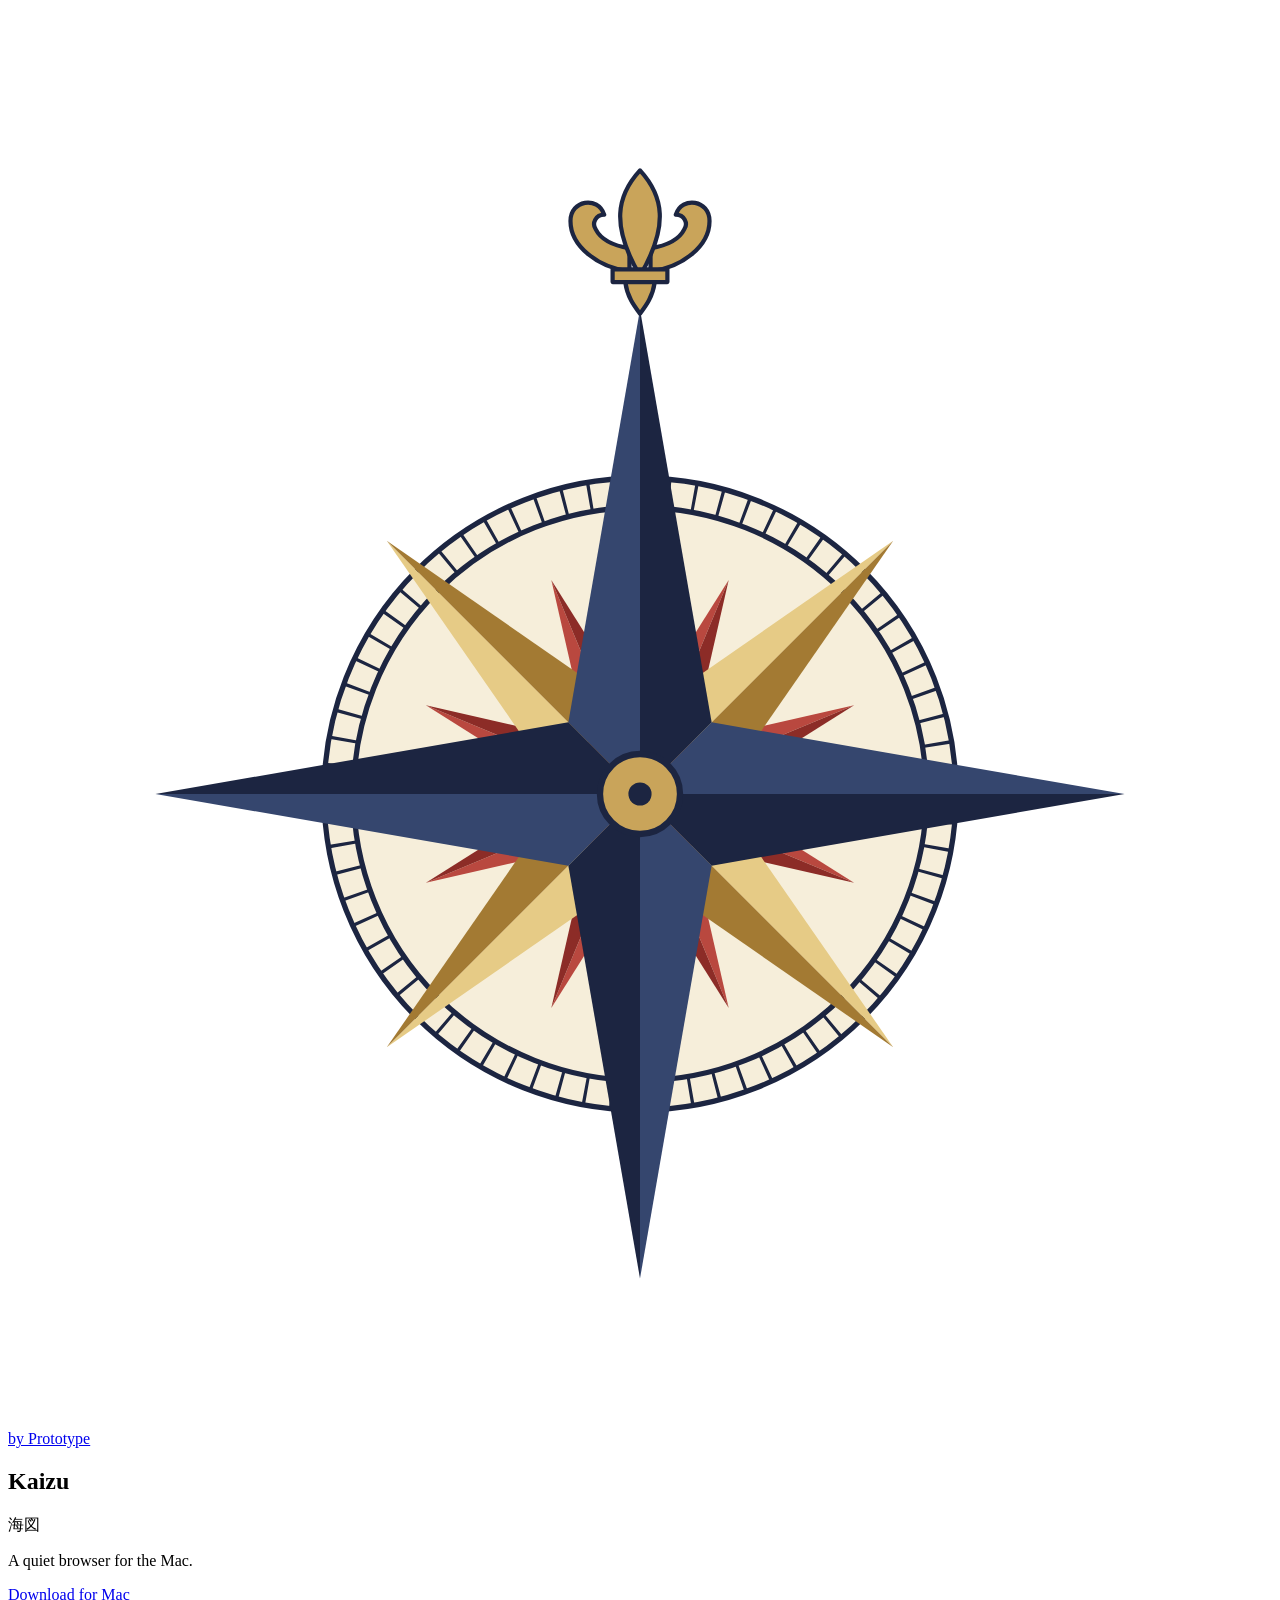
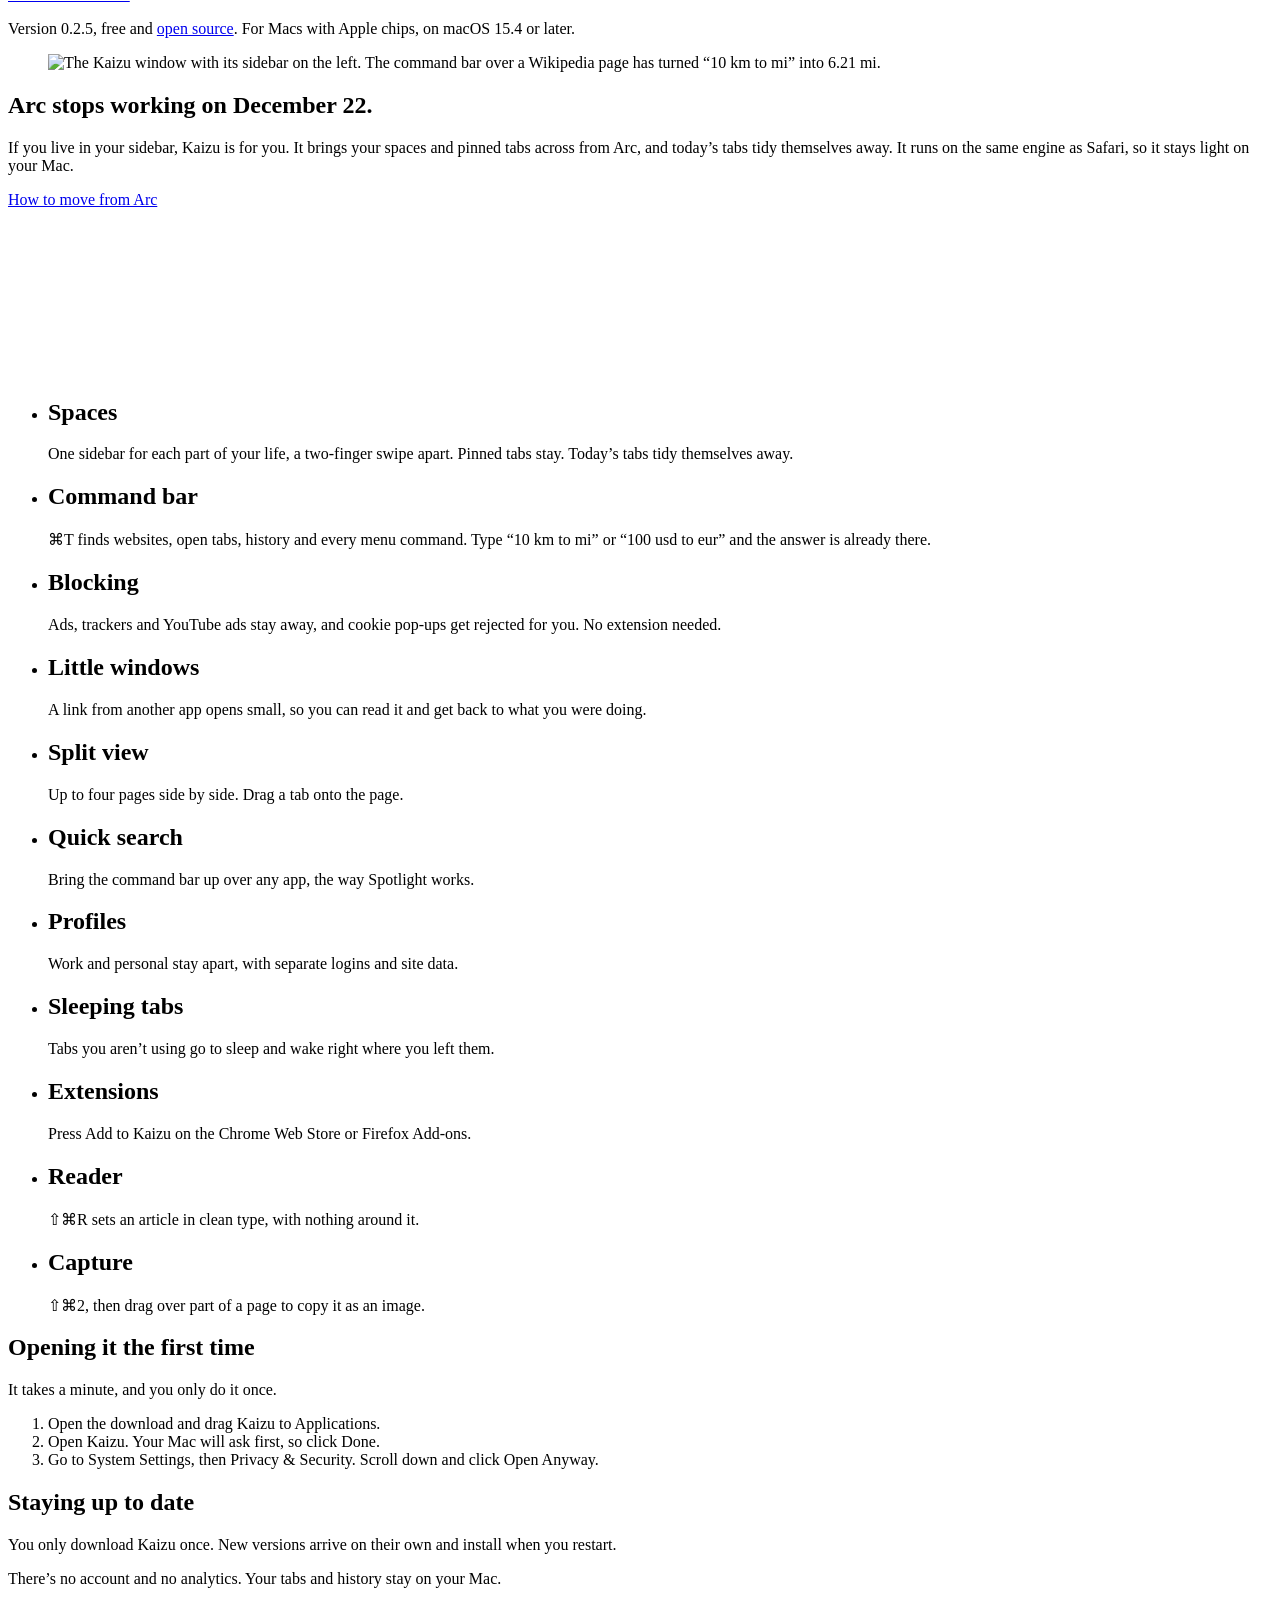
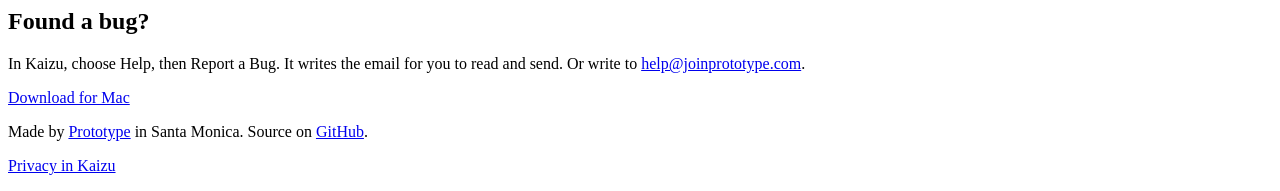
==== commit 5c5d3ae4: "docs: explain what Kaizu stores and sends" ====
--- a/site/index.html
+++ b/site/index.html
@@ -176,6 +176,7 @@
 <footer>
   <a class="download" href="/download">Download for Mac</a>
   <p>Made by <a href="https://joinprototype.com/">Prototype</a> in Santa Monica. Source on <a href="https://github.com/joinprototype/kaizu">GitHub</a>.</p>
+  <p><a href="/privacy/">Privacy in Kaizu</a></p>
 </footer>
 
 </body>
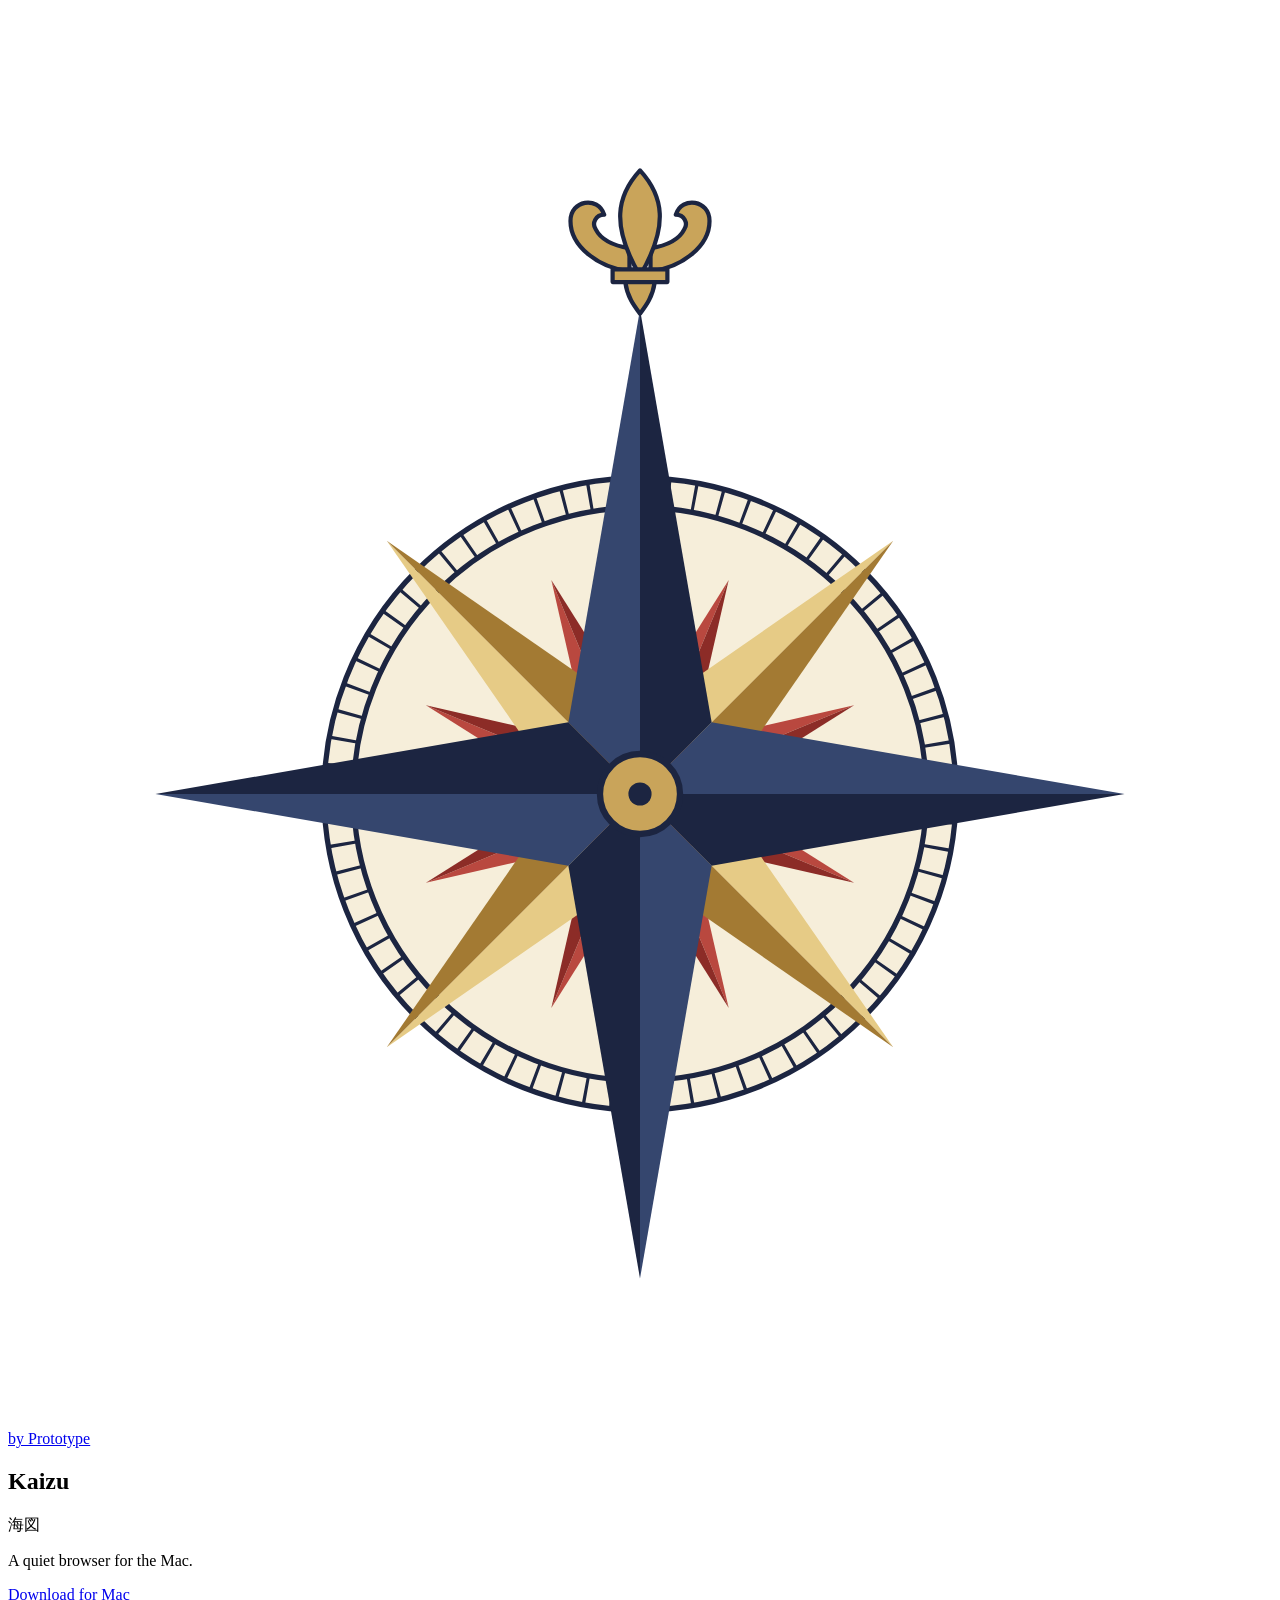
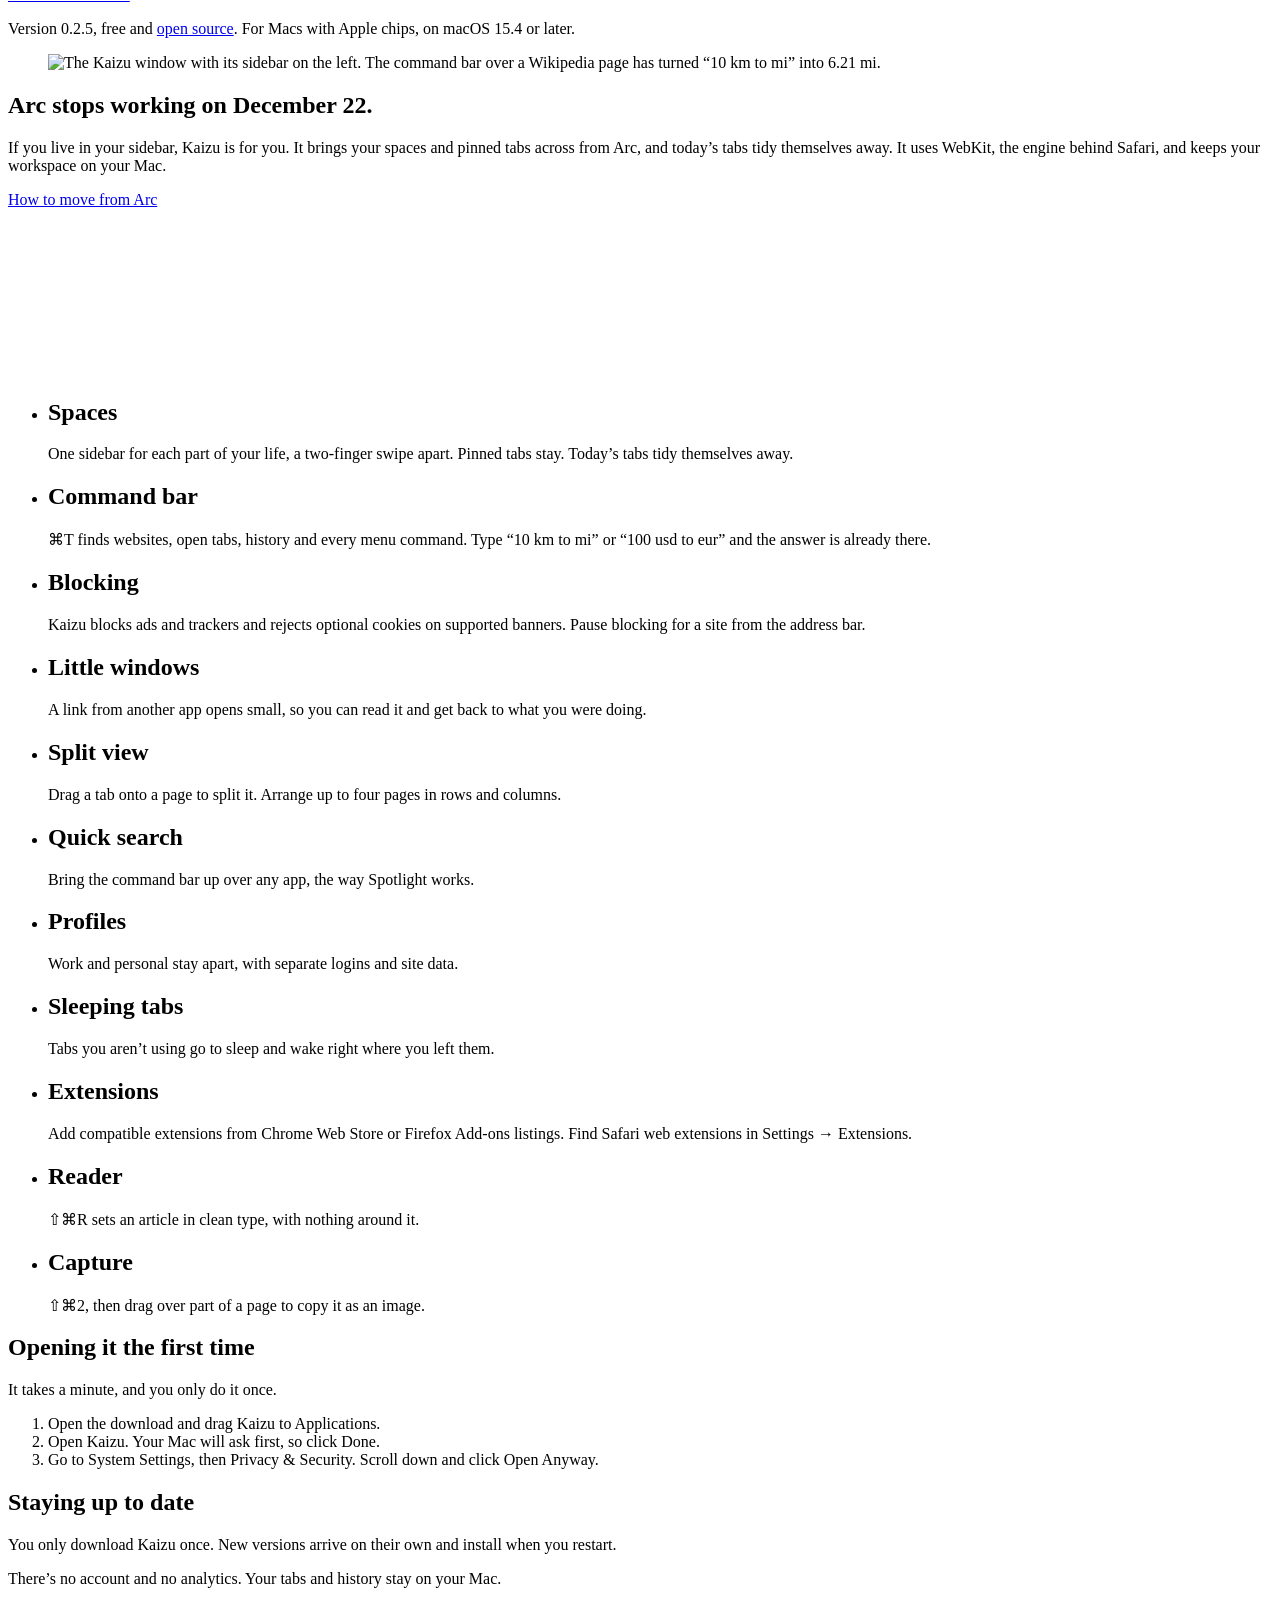
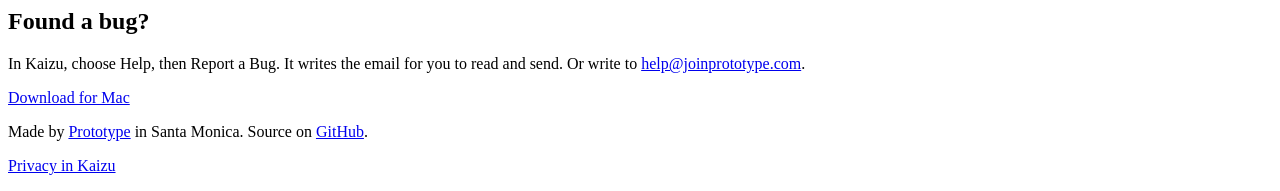
==== commit 00425e7a: "Clarify Arc switching workflows and extension compatibility" ====
--- a/site/index.html
+++ b/site/index.html
@@ -93,7 +93,7 @@
 
 <section class="arc">
   <h2>Arc stops working on December 22.</h2>
-  <p>If you live in your sidebar, Kaizu is for you. It brings your spaces and pinned tabs across from Arc, and today’s tabs tidy themselves away. It runs on the same engine as Safari, so it stays light on your Mac.</p>
+  <p>If you live in your sidebar, Kaizu is for you. It brings your spaces and pinned tabs across from Arc, and today’s tabs tidy themselves away. It uses WebKit, the engine behind Safari, and keeps your workspace on your Mac.</p>
   <p><a href="/arc-alternative/">How to move from Arc</a></p>
 </section>
 
@@ -111,7 +111,7 @@
     </li>
     <li class="major">
       <h2>Blocking</h2>
-      <p>Ads, trackers and YouTube ads stay away, and cookie pop-ups get rejected for you. No extension needed.</p>
+      <p>Kaizu blocks ads and trackers and rejects optional cookies on supported banners. Pause blocking for a site from the address bar.</p>
     </li>
     <li>
       <h2>Little windows</h2>
@@ -119,7 +119,7 @@
     </li>
     <li>
       <h2>Split view</h2>
-      <p>Up to four pages side by side. Drag a tab onto the page.</p>
+      <p>Drag a tab onto a page to split it. Arrange up to four pages in rows and columns.</p>
     </li>
     <li>
       <h2>Quick search</h2>
@@ -135,7 +135,7 @@
     </li>
     <li>
       <h2>Extensions</h2>
-      <p>Press Add to Kaizu on the Chrome Web Store or Firefox Add-ons.</p>
+      <p>Add compatible extensions from Chrome Web Store or Firefox Add-ons listings. Find Safari web extensions in Settings → Extensions.</p>
     </li>
     <li>
       <h2>Reader</h2>
